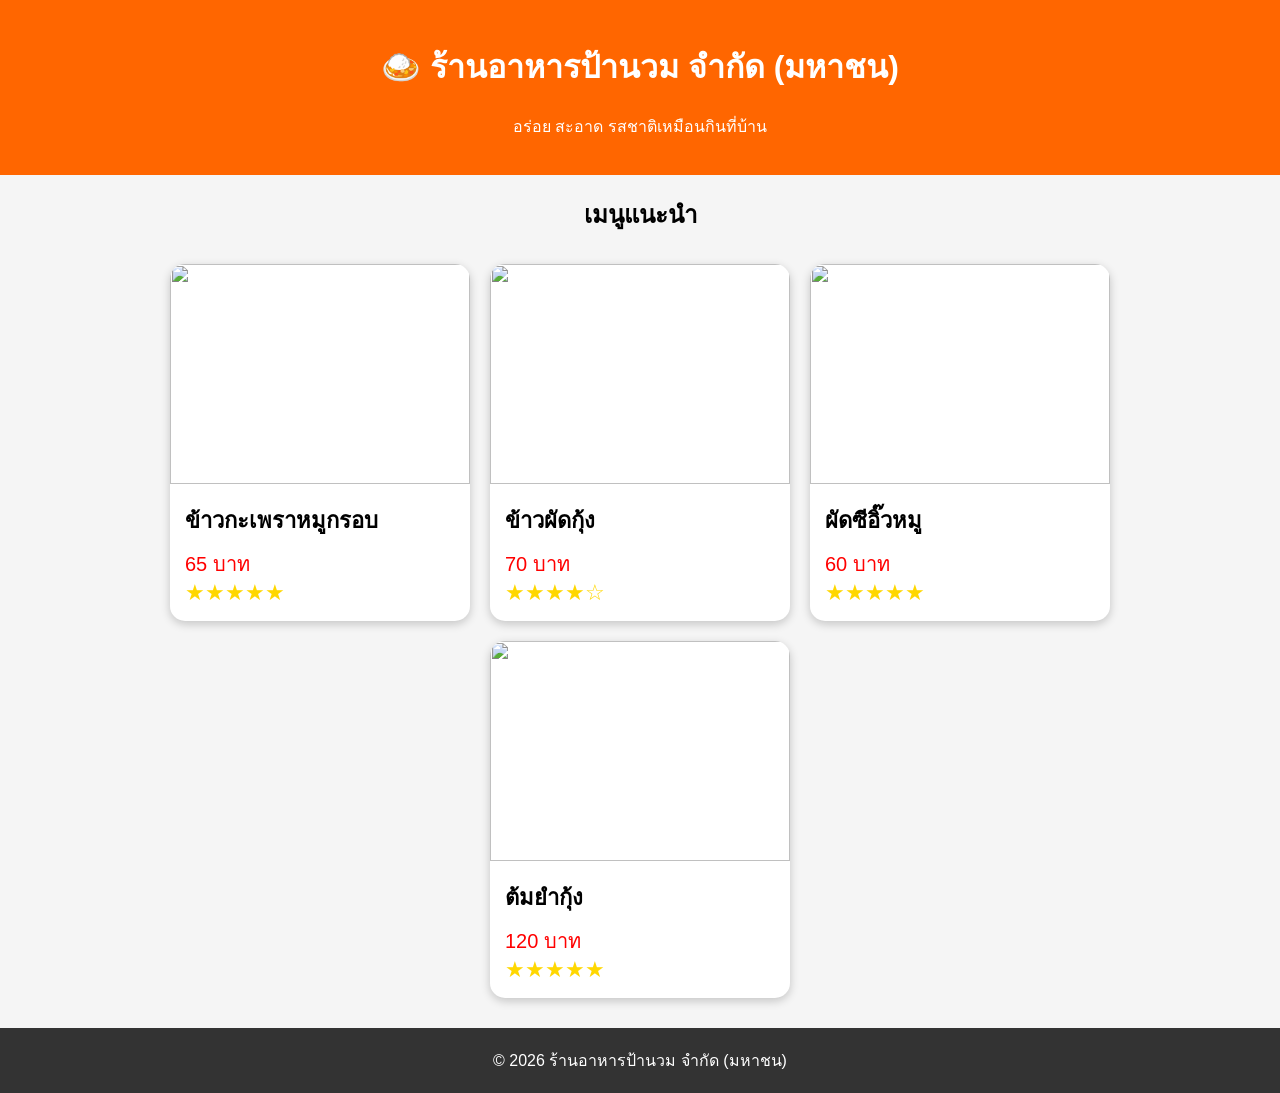
==== index.html @ 0e6f4240 "Add files via upload" ====
<!DOCTYPE html>
<html lang="th">
<head>
<meta charset="UTF-8">
<meta name="viewport" content="width=device-width, initial-scale=1.0">

<title>ร้านอาหารป้านวม จำกัด (มหาชน)</title>

<style>

body{
    font-family: Arial, sans-serif;
    background:#f5f5f5;
    margin:0;
}

header{
    background:#ff6600;
    color:white;
    text-align:center;
    padding:20px;
}

.container{
    width:90%;
    margin:auto;
}

.menu{
    display:flex;
    flex-wrap:wrap;
    justify-content:center;
    gap:20px;
    margin-top:30px;
}

.card{
    background:white;
    width:300px;
    border-radius:15px;
    overflow:hidden;
    box-shadow:0 3px 10px rgba(0,0,0,0.2);
    transition:0.3s;
}

.card:hover{
    transform:scale(1.05);
}

.card img{
    width:100%;
    height:220px;
    object-fit:cover;
}

.card-body{
    padding:15px;
}

.food-name{
    font-size:22px;
    font-weight:bold;
}

.price{
    color:red;
    font-size:20px;
    margin-top:10px;
}

.star{
    color:gold;
    font-size:22px;
}

footer{
    text-align:center;
    padding:20px;
    margin-top:30px;
    background:#333;
    color:white;
}

</style>

</head>
<body>

<header>
    <h1>🍛 ร้านอาหารป้านวม จำกัด (มหาชน)</h1>
    <p>อร่อย สะอาด รสชาติเหมือนกินที่บ้าน</p>
</header>

<div class="container">

<h2 align="center">เมนูแนะนำ</h2>

<div class="menu">

    <div class="card">
        <img src="https://images.unsplash.com/photo-1512058564366-18510be2db19">
        <div class="card-body">
            <div class="food-name">ข้าวกะเพราหมูกรอบ</div>
            <div class="price">65 บาท</div>
            <div class="star">★★★★★</div>
        </div>
    </div>

    <div class="card">
        <img src="https://images.unsplash.com/photo-1569718212165-3a8278d5f624">
        <div class="card-body">
            <div class="food-name">ข้าวผัดกุ้ง</div>
            <div class="price">70 บาท</div>
            <div class="star">★★★★☆</div>
        </div>
    </div>

    <div class="card">
        <img src="https://images.unsplash.com/photo-1604908176997-125f25cc6f3d">
        <div class="card-body">
            <div class="food-name">ผัดซีอิ๊วหมู</div>
            <div class="price">60 บาท</div>
            <div class="star">★★★★★</div>
        </div>
    </div>

    <div class="card">
        <img src="https://images.unsplash.com/photo-1562967916-eb82221dfb92">
        <div class="card-body">
            <div class="food-name">ต้มยำกุ้ง</div>
            <div class="price">120 บาท</div>
            <div class="star">★★★★★</div>
        </div>
    </div>

</div>

</div>

<footer>
    © 2026 ร้านอาหารป้านวม จำกัด (มหาชน)
</footer>

</body>
</html>
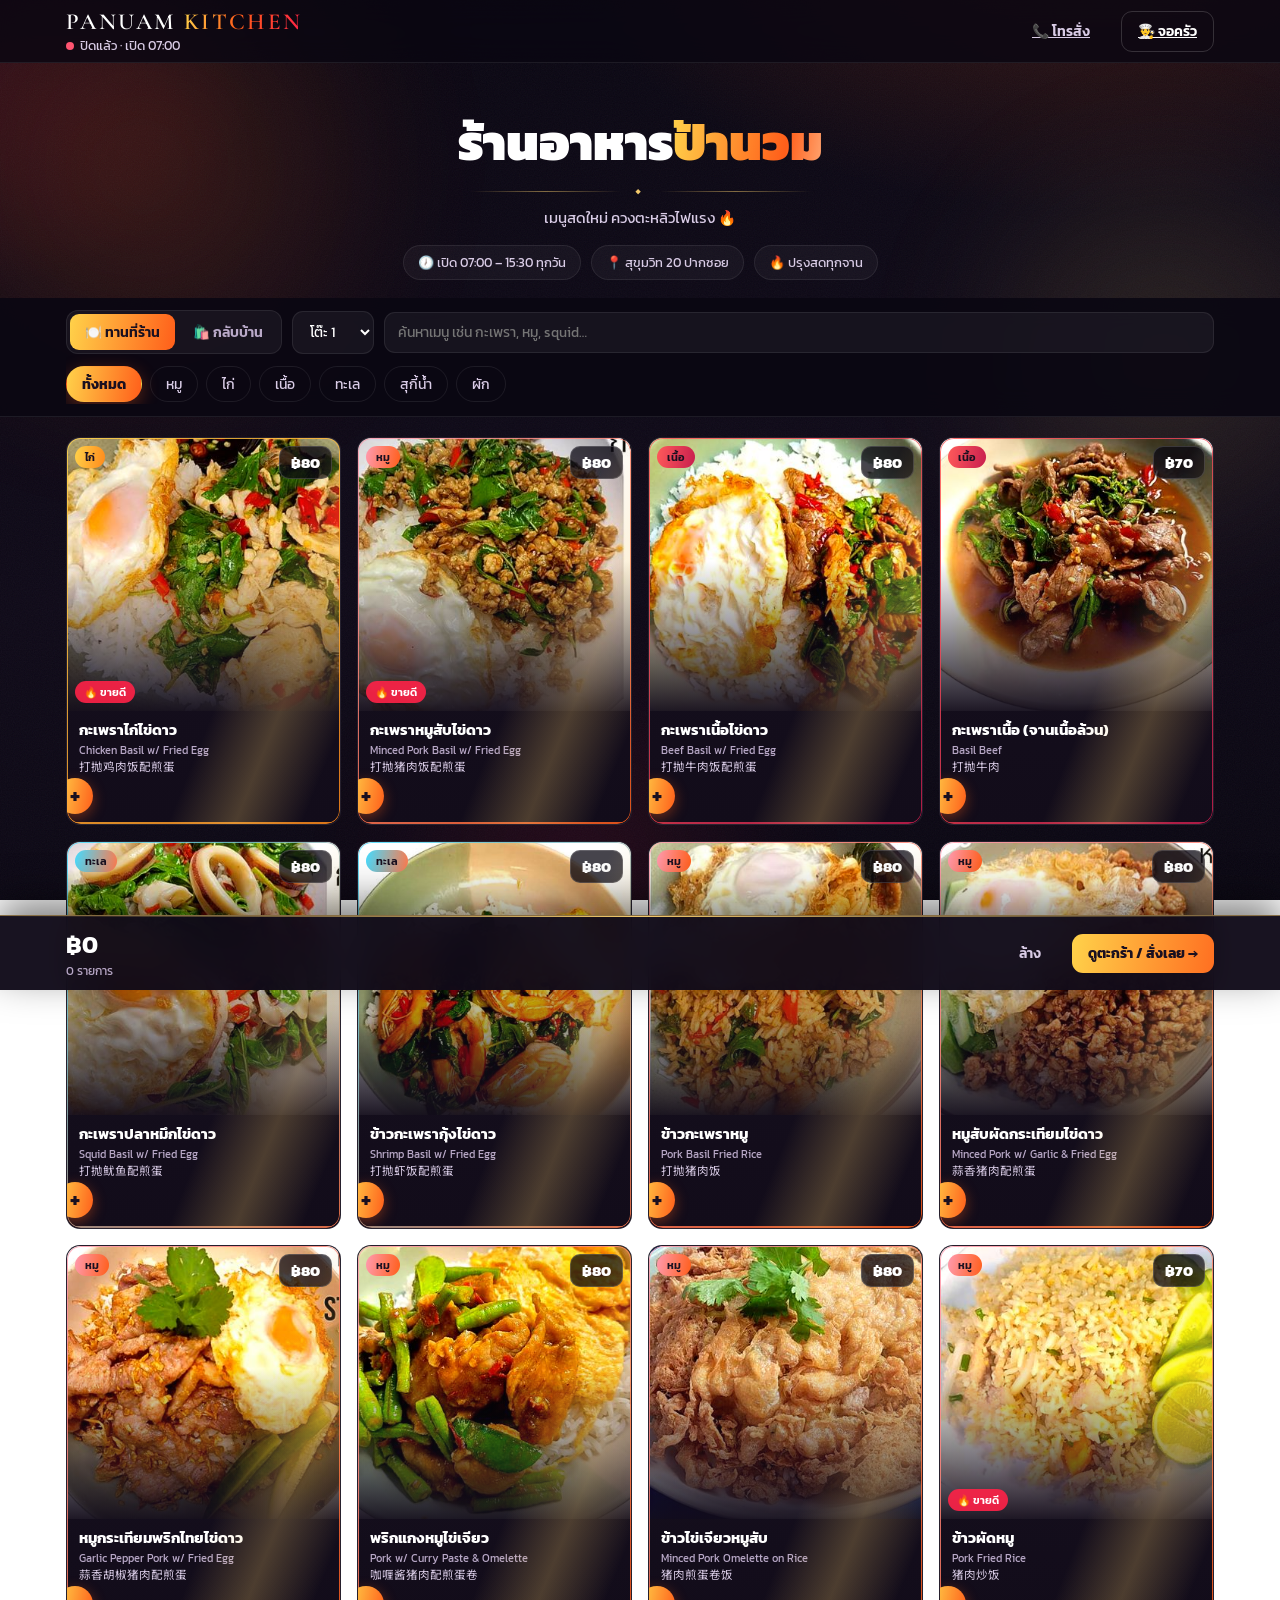
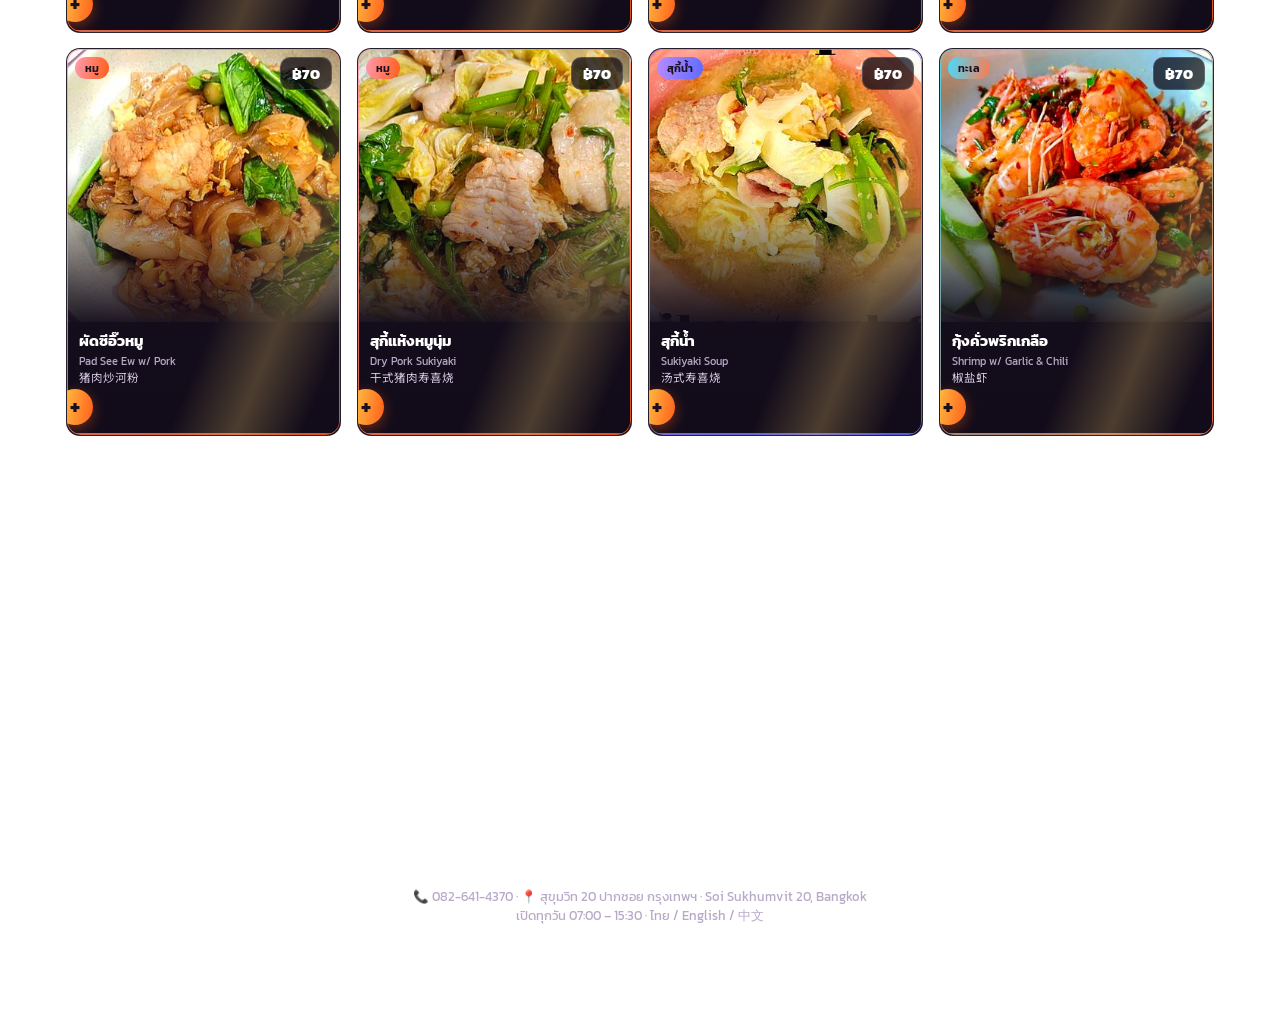
==== commit eeacf18b: "ระบบร้านอาหารป้านวม: หน้าสั่งอาหาร + จอครัว/แคชเชียร์ - เมนู 19 รายการ 3 ภาษา (ไทย/EN/中文) พร้อมรูปจร" ====
--- a/index.html
+++ b/index.html
@@ -1,145 +1,357 @@
-<!DOCTYPE html>
-<html lang="th">
-<head>
-<meta charset="UTF-8">
-<meta name="viewport" content="width=device-width, initial-scale=1.0">
-
-<title>ร้านอาหารป้านวม จำกัด (มหาชน)</title>
-
-<style>
-
-body{
-    font-family: Arial, sans-serif;
-    background:#f5f5f5;
-    margin:0;
-}
-
-header{
-    background:#ff6600;
-    color:white;
-    text-align:center;
-    padding:20px;
-}
-
-.container{
-    width:90%;
-    margin:auto;
-}
-
-.menu{
-    display:flex;
-    flex-wrap:wrap;
-    justify-content:center;
-    gap:20px;
-    margin-top:30px;
-}
-
-.card{
-    background:white;
-    width:300px;
-    border-radius:15px;
-    overflow:hidden;
-    box-shadow:0 3px 10px rgba(0,0,0,0.2);
-    transition:0.3s;
-}
-
-.card:hover{
-    transform:scale(1.05);
-}
-
-.card img{
-    width:100%;
-    height:220px;
-    object-fit:cover;
-}
-
-.card-body{
-    padding:15px;
-}
-
-.food-name{
-    font-size:22px;
-    font-weight:bold;
-}
-
-.price{
-    color:red;
-    font-size:20px;
-    margin-top:10px;
-}
-
-.star{
-    color:gold;
-    font-size:22px;
-}
-
-footer{
-    text-align:center;
-    padding:20px;
-    margin-top:30px;
-    background:#333;
-    color:white;
-}
-
-</style>
-
-</head>
-<body>
-
-<header>
-    <h1>🍛 ร้านอาหารป้านวม จำกัด (มหาชน)</h1>
-    <p>อร่อย สะอาด รสชาติเหมือนกินที่บ้าน</p>
-</header>
-
-<div class="container">
-
-<h2 align="center">เมนูแนะนำ</h2>
-
-<div class="menu">
-
-    <div class="card">
-        <img src="https://images.unsplash.com/photo-1512058564366-18510be2db19">
-        <div class="card-body">
-            <div class="food-name">ข้าวกะเพราหมูกรอบ</div>
-            <div class="price">65 บาท</div>
-            <div class="star">★★★★★</div>
-        </div>
-    </div>
-
-    <div class="card">
-        <img src="https://images.unsplash.com/photo-1569718212165-3a8278d5f624">
-        <div class="card-body">
-            <div class="food-name">ข้าวผัดกุ้ง</div>
-            <div class="price">70 บาท</div>
-            <div class="star">★★★★☆</div>
-        </div>
-    </div>
-
-    <div class="card">
-        <img src="https://images.unsplash.com/photo-1604908176997-125f25cc6f3d">
-        <div class="card-body">
-            <div class="food-name">ผัดซีอิ๊วหมู</div>
-            <div class="price">60 บาท</div>
-            <div class="star">★★★★★</div>
-        </div>
-    </div>
-
-    <div class="card">
-        <img src="https://images.unsplash.com/photo-1562967916-eb82221dfb92">
-        <div class="card-body">
-            <div class="food-name">ต้มยำกุ้ง</div>
-            <div class="price">120 บาท</div>
-            <div class="star">★★★★★</div>
-        </div>
-    </div>
-
-</div>
-
-</div>
-
-<footer>
-    © 2026 ร้านอาหารป้านวม จำกัด (มหาชน)
-</footer>
-
-</body>
-</html>+<!doctype html>
+<html lang="th">
+<head>
+<meta charset="utf-8">
+<meta name="viewport" content="width=device-width,initial-scale=1">
+<title>ป้านวม · สั่งอาหาร</title>
+<link rel="preconnect" href="https://fonts.googleapis.com">
+<link rel="preconnect" href="https://fonts.gstatic.com" crossorigin>
+<link href="https://fonts.googleapis.com/css2?family=Kanit:wght@300;400;600;700;900&family=Cormorant+Garamond:wght@500;600;700&family=Noto+Sans+SC&display=swap" rel="stylesheet">
+<link rel="stylesheet" href="app.css">
+<link rel="stylesheet" href="luxe.css">
+</head>
+<body>
+
+<!-- ================= ฉากหลังเคลื่อนไหว (ตกแต่งอย่างเดียว) ================= -->
+<div class="ambient" aria-hidden="true">
+  <span class="orb o1"></span><span class="orb o2"></span><span class="orb o3"></span>
+  <div class="grain"></div>
+</div>
+<div class="embers" aria-hidden="true"></div>
+
+<!-- ================= ม่านเปิดร้าน (คลิกเพื่อข้าม) ================= -->
+<div class="intro" id="intro" aria-hidden="true">
+  <div class="intro-mark">
+    <span class="ring"></span>
+    <b>ป้านวม</b>
+    <small>PANUAM KITCHEN</small>
+  </div>
+</div>
+
+<!-- ================= แถบบน ================= -->
+<header class="topbar">
+  <div class="wrap">
+    <div>
+      <div class="logo">PANUAM <span class="grad">KITCHEN</span></div>
+      <div class="status" id="openStatus"></div>
+    </div>
+    <div class="spacer"></div>
+    <a class="btn ghost" href="tel:082-641-4370">📞 โทรสั่ง</a>
+    <a class="btn" href="kitchen.html">👨‍🍳 จอครัว</a>
+  </div>
+</header>
+
+<!-- ================= ฮีโร่ ================= -->
+<section class="hero wrap">
+  <h1>ร้านอาหาร<span class="grad">ป้านวม</span></h1>
+  <div class="orn" aria-hidden="true"><i></i><span>◆</span><i></i></div>
+  <p id="tagline"></p>
+  <div class="info">
+    <span class="pill">🕖 เปิด 07:00 – 15:30 ทุกวัน</span>
+    <span class="pill">📍 สุขุมวิท 20 ปากซอย</span>
+    <span class="pill">🔥 ปรุงสดทุกจาน</span>
+  </div>
+</section>
+
+<!-- ================= แถบเลือกรูปแบบ + ค้นหา ================= -->
+<div class="bar">
+  <div class="wrap">
+    <div class="row">
+      <div class="seg">
+        <button id="btnDine" class="on" onclick="setType('dinein')">🍽️ ทานที่ร้าน</button>
+        <button id="btnTake" onclick="setType('takeaway')">🛍️ กลับบ้าน</button>
+      </div>
+      <select id="tableSel" onchange="S.table=this.value"></select>
+      <input class="search" id="q" type="text" placeholder="ค้นหาเมนู เช่น กะเพรา, หมู, squid…" oninput="S.q=this.value;renderGrid()">
+    </div>
+    <div class="chips" id="chips"></div>
+  </div>
+</div>
+
+<!-- ================= เมนู ================= -->
+<main class="wrap"><div class="grid" id="grid"></div></main>
+
+<footer class="wrap">
+  <b>ร้านอาหารป้านวม · PANUAM KITCHEN</b>
+  📞 082-641-4370 · 📍 สุขุมวิท 20 ปากซอย กรุงเทพฯ · Soi Sukhumvit 20, Bangkok<br>
+  เปิดทุกวัน 07:00 – 15:30 · ไทย / English / 中文
+</footer>
+
+<!-- ================= แถบตะกร้าลอย ================= -->
+<div class="cartbar" id="cartbar">
+  <div class="wrap">
+    <div class="cartinfo">
+      <b id="cartTotal">฿0</b>
+      <div id="cartCount">0 รายการ</div>
+    </div>
+    <div class="spacer"></div>
+    <button class="btn ghost" onclick="clearCart()">ล้าง</button>
+    <button class="btn primary" onclick="openCart()">ดูตะกร้า / สั่งเลย →</button>
+  </div>
+</div>
+
+<!-- ================= Overlay: เลือกตัวเลือกอาหาร ================= -->
+<div class="ov" id="ovItem" onclick="if(event.target===this)hide('ovItem')">
+  <div class="sheet" id="itemSheet"></div>
+</div>
+
+<!-- ================= Overlay: ตะกร้า ================= -->
+<div class="ov" id="ovCart" onclick="if(event.target===this)hide('ovCart')">
+  <div class="sheet" id="cartSheet"></div>
+</div>
+
+<!-- ================= Overlay: สั่งสำเร็จ ================= -->
+<div class="ov" id="ovDone" onclick="if(event.target===this)hide('ovDone')">
+  <div class="sheet" id="doneSheet"></div>
+</div>
+
+<!-- พื้นที่สำหรับสั่งพิมพ์ใบสั่งอาหาร -->
+<div id="printArea" style="display:none"></div>
+
+<script src="menu-data.js"></script>
+<script src="store.js"></script>
+<script>
+/* ================= สถานะของหน้า ================= */
+var S = { type:'dinein', table:'1', cat:'ทั้งหมด', q:'', cart:[] };
+const $ = id => document.getElementById(id);
+const catColor = c => CATS.find(x => x.id === c) || { c1:'#888', c2:'#555' };
+const esc = s => String(s).replace(/[&<>"]/g, m => ({'&':'&amp;','<':'&lt;','>':'&gt;','"':'&quot;'}[m]));
+
+/* ================= เริ่มต้น ================= */
+function init(){
+  $('tagline').textContent = SHOP.tagline;
+  // สถานะเปิด/ปิดร้าน
+  const op = DB.isOpen();
+  $('openStatus').innerHTML = `<span class="dot ${op?'on':'off'}"></span>${op?'เปิดอยู่ตอนนี้':'ปิดแล้ว · เปิด 07:00'}`;
+  // ตัวเลือกโต๊ะ
+  $('tableSel').innerHTML = Array.from({length:SHOP.tables},(_,i)=>
+    `<option value="${i+1}">โต๊ะ ${i+1}</option>`).join('');
+  // ชิปหมวดหมู่
+  const cats = ['ทั้งหมด', ...CATS.map(c=>c.id)];
+  $('chips').innerHTML = cats.map(c=>
+    `<button class="chip ${c===S.cat?'on':''}" onclick="setCat('${c}')">${c}</button>`).join('');
+  renderGrid();
+}
+function setCat(c){ S.cat = c; init(); }
+function setType(t){
+  S.type = t;
+  $('btnDine').classList.toggle('on', t==='dinein');
+  $('btnTake').classList.toggle('on', t==='takeaway');
+  $('tableSel').style.display = t==='dinein' ? '' : 'none';
+  renderCartBar();
+}
+
+/* ================= แสดงการ์ดเมนู ================= */
+function renderGrid(){
+  const q = S.q.trim().toLowerCase();
+  const list = MENU.filter(m =>
+    (S.cat==='ทั้งหมด' || m.cat===S.cat) &&
+    (!q || (m.th+m.en+m.cn+m.cat).toLowerCase().includes(q)));
+
+  if(!list.length){ $('grid').innerHTML = `<div class="empty" style="grid-column:1/-1">
+    😕 ไม่พบเมนูที่ค้นหา<br><small>ลองพิมพ์คำอื่น เช่น "กะเพรา" หรือเลือกหมวดอื่น</small></div>`; return; }
+
+  $('grid').innerHTML = list.map(m=>{
+    const col = catColor(m.cat);
+    const inCart = S.cart.filter(c=>c.id===m.id).reduce((s,c)=>s+c.qty,0);
+    return `<article class="pc" style="--c1:${col.c1};--c2:${col.c2}" onclick="openItem(${m.id})">
+      <div class="pi">
+        <img src="${m.img}" alt="${esc(m.th)}" loading="lazy">
+        <span class="pcat">${m.cat}</span>
+        <span class="pp">฿${m.price}</span>
+        ${m.hot?'<span class="hotbadge">🔥 ขายดี</span>':''}
+        ${inCart?`<span class="qty-badge">×${inCart}</span>`:''}
+      </div>
+      <div class="pb">
+        <div class="pth">${esc(m.th)}</div>
+        <div class="pen">${esc(m.en)}</div>
+        <div class="pcn cn">${esc(m.cn)}</div>
+      </div>
+      <button class="add" onclick="event.stopPropagation();quickAdd(${m.id})" title="เพิ่มด่วน">+</button>
+    </article>`;
+  }).join('');
+}
+
+/* ================= เลือกตัวเลือกก่อนเพิ่ม ================= */
+var draft = null;
+function openItem(id){
+  const m = MENU.find(x=>x.id===id);
+  draft = { ...m, qty:1, spicy:'เผ็ดปกติ', addons:[], note:'' };
+  renderItemSheet();
+  $('ovItem').classList.add('show');
+}
+function renderItemSheet(){
+  const m = draft;
+  $('itemSheet').innerHTML = `
+    <div class="sh-head">
+      <div><h3>${esc(m.th)}</h3><div class="pen">${esc(m.en)} · <span class="cn">${esc(m.cn)}</span></div></div>
+      <button class="close" onclick="hide('ovItem')">×</button>
+    </div>
+    <img src="${m.img}" style="width:100%;height:170px;object-fit:cover;border-radius:12px">
+
+    <div class="label">ระดับความเผ็ด</div>
+    <div class="opts">${SHOP.spicy.map(s=>
+      `<button class="opt ${m.spicy===s?'on':''}" onclick="draft.spicy='${s}';renderItemSheet()">${s}</button>`).join('')}</div>
+
+    <div class="label">เพิ่มพิเศษ</div>
+    <div class="opts">${SHOP.addons.map(a=>
+      `<button class="opt ${m.addons.includes(a.id)?'on':''}" onclick="toggleAddon('${a.id}')">${a.label} +฿${a.price}</button>`).join('')}</div>
+
+    <div class="label">หมายเหตุถึงครัว</div>
+    <textarea id="note" placeholder="เช่น ไม่ใส่ผัก / ข้าวน้อย / แยกไข่" oninput="draft.note=this.value">${esc(m.note)}</textarea>
+
+    <div class="label">จำนวน</div>
+    <div class="stepper">
+      <button onclick="draft.qty=Math.max(1,draft.qty-1);renderItemSheet()">−</button>
+      <b>${m.qty}</b>
+      <button onclick="draft.qty++;renderItemSheet()">+</button>
+    </div>
+
+    <button class="btn primary" style="width:100%;margin-top:18px;padding:14px"
+      onclick="addDraft()">เพิ่มลงตะกร้า · ${DB.money(lineTotal(m))}</button>`;
+}
+function toggleAddon(id){
+  const i = draft.addons.indexOf(id);
+  i<0 ? draft.addons.push(id) : draft.addons.splice(i,1);
+  renderItemSheet();
+}
+function addonSum(it){ return it.addons.reduce((s,id)=> s + SHOP.addons.find(a=>a.id===id).price, 0); }
+function lineTotal(it){ return (it.price + addonSum(it)) * it.qty; }
+
+function addDraft(){ pushCart(draft); hide('ovItem'); }
+function quickAdd(id){
+  const m = MENU.find(x=>x.id===id);
+  pushCart({ ...m, qty:1, spicy:'เผ็ดปกติ', addons:[], note:'' });
+}
+function pushCart(it){
+  // ถ้าเมนู+ตัวเลือกเหมือนกันเป๊ะ ให้รวมจำนวนแทนการเพิ่มบรรทัดใหม่
+  const key = it.id + '|' + it.spicy + '|' + it.addons.slice().sort().join(',') + '|' + it.note;
+  const found = S.cart.find(c=>c.key===key);
+  found ? found.qty += it.qty : S.cart.push({ ...it, key });
+  renderCartBar(); renderGrid();
+}
+
+/* ================= ตะกร้า ================= */
+function cartSub(){ return S.cart.reduce((s,it)=>s+lineTotal(it),0); }
+function boxFee(){ return S.type==='takeaway' ? S.cart.reduce((s,it)=>s+it.qty,0) * SHOP.boxFee : 0; }
+function cartTotal(){ return cartSub() + boxFee(); }
+
+function renderCartBar(){
+  const n = S.cart.reduce((s,it)=>s+it.qty,0);
+  $('cartbar').classList.toggle('show', n>0);
+  $('cartCount').textContent = `${n} รายการ · ${S.type==='dinein'?'โต๊ะ '+S.table:'กลับบ้าน'}`;
+  $('cartTotal').textContent = DB.money(cartTotal());
+}
+function clearCart(){ if(confirm('ล้างตะกร้าทั้งหมด?')){ S.cart=[]; renderCartBar(); renderGrid(); } }
+function openCart(){ renderCartSheet(); $('ovCart').classList.add('show'); }
+
+function renderCartSheet(){
+  if(!S.cart.length){ hide('ovCart'); return; }
+  $('cartSheet').innerHTML = `
+    <div class="sh-head">
+      <h3>🧾 สรุปรายการสั่ง</h3>
+      <button class="close" onclick="hide('ovCart')">×</button>
+    </div>
+    ${S.cart.map((it,i)=>`
+      <div class="line">
+        <img src="${it.img}" alt="">
+        <div class="n">
+          <b>${esc(it.th)}</b>
+          <small>${it.spicy}${it.addons.length?' · '+it.addons.map(a=>SHOP.addons.find(x=>x.id===a).label).join(' · '):''}</small>
+          ${it.note?`<small>📝 ${esc(it.note)}</small>`:''}
+          <div class="stepper" style="margin-top:6px;transform:scale(.86);transform-origin:left">
+            <button onclick="chQty(${i},-1)">−</button><b>${it.qty}</b>
+            <button onclick="chQty(${i},1)">+</button>
+          </div>
+        </div>
+        <div class="p">${DB.money(lineTotal(it))}</div>
+      </div>`).join('')}
+
+    <div class="label">รูปแบบการรับอาหาร</div>
+    <div class="opts">
+      <button class="opt ${S.type==='dinein'?'on':''}" onclick="setType('dinein');renderCartSheet()">🍽️ ทานที่ร้าน (โต๊ะ ${S.table})</button>
+      <button class="opt ${S.type==='takeaway'?'on':''}" onclick="setType('takeaway');renderCartSheet()">🛍️ กลับบ้าน</button>
+    </div>
+
+    <div style="margin-top:16px">
+      <div class="tot"><span>ค่าอาหาร</span><span>${DB.money(cartSub())}</span></div>
+      ${boxFee()?`<div class="tot"><span>ค่ากล่อง (฿${SHOP.boxFee}×${S.cart.reduce((s,i)=>s+i.qty,0)})</span><span>${DB.money(boxFee())}</span></div>`:''}
+      <div class="tot big"><span>รวมทั้งสิ้น</span><span class="grad">${DB.money(cartTotal())}</span></div>
+    </div>
+
+    <button class="btn primary" style="width:100%;margin-top:16px;padding:15px;font-size:16px"
+      onclick="submitOrder()">ยืนยันสั่งอาหาร ✓</button>
+    <button class="btn ghost" style="width:100%;margin-top:8px" onclick="hide('ovCart')">เลือกเมนูเพิ่ม</button>`;
+}
+function chQty(i,d){
+  S.cart[i].qty += d;
+  if(S.cart[i].qty<=0) S.cart.splice(i,1);
+  renderCartBar(); renderGrid();
+  S.cart.length ? renderCartSheet() : hide('ovCart');
+}
+
+/* ================= ส่งออเดอร์เข้าครัว ================= */
+function submitOrder(){
+  const order = DB.addOrder({
+    type: S.type,
+    table: S.type==='dinein' ? S.table : '-',
+    items: S.cart.map(it=>({
+      id:it.id, th:it.th, qty:it.qty, price:it.price,
+      spicy:it.spicy, note:it.note,
+      addons: it.addons.map(a=>SHOP.addons.find(x=>x.id===a).label),
+      sum: lineTotal(it),
+    })),
+    subtotal: cartSub(), boxFee: boxFee(), total: cartTotal(),
+  });
+  hide('ovCart');
+  showDone(order);
+  S.cart = []; renderCartBar(); renderGrid();
+}
+
+function showDone(o){
+  $('doneSheet').innerHTML = `
+    <div style="text-align:center">
+      <div style="font-size:46px">✅</div>
+      <h3 style="margin-top:6px">ส่งออเดอร์เข้าครัวแล้ว!</h3>
+      <p class="pen">กรุณารอเรียกตามหมายเลขคิว</p>
+      <div class="qnum"><small style="color:var(--tx3)">หมายเลขคิว</small><b class="grad">${o.queue}</b></div>
+      <div class="pill">${o.id} · ${o.type==='dinein'?'โต๊ะ '+o.table:'กลับบ้าน'} · ${DB.money(o.total)}</div>
+    </div>
+    <div style="display:flex;gap:10px;margin-top:20px">
+      <button class="btn" style="flex:1" onclick="printSlip('${o.id}')">🖨️ พิมพ์ใบสั่ง</button>
+      <button class="btn primary" style="flex:1" onclick="hide('ovDone')">เสร็จสิ้น</button>
+    </div>`;
+  $('ovDone').classList.add('show');
+}
+
+/* ================= พิมพ์ใบสั่งอาหาร ================= */
+function printSlip(id){
+  const o = DB.all().find(x=>x.id===id);
+  $('printArea').innerHTML = `<div class="slip">
+    <h4>${SHOP.name} · ${SHOP.nameEn}</h4>
+    <div class="c">${SHOP.address}<br>โทร ${SHOP.phone}</div>
+    <hr>
+    <div class="l"><span>เลขที่</span><b>${o.id}</b></div>
+    <div class="l"><span>คิว</span><b>${o.queue}</b></div>
+    <div class="l"><span>${o.type==='dinein'?'โต๊ะ':'รูปแบบ'}</span><b>${o.type==='dinein'?o.table:'กลับบ้าน'}</b></div>
+    <div class="l"><span>เวลา</span><span>${DB.timeText(o.ts)}</span></div>
+    <hr>
+    ${o.items.map(it=>`<div class="l"><span>${it.qty}× ${it.th}<br>
+      <small style="color:#666">${it.spicy}${it.addons.length?' · '+it.addons.join(' · '):''}${it.note?' · '+it.note:''}</small></span>
+      <span>${it.sum}</span></div>`).join('')}
+    <hr>
+    ${o.boxFee?`<div class="l"><span>ค่ากล่อง</span><span>${o.boxFee}</span></div>`:''}
+    <div class="l" style="font-size:17px;font-weight:800"><span>รวม</span><span>฿${o.total}</span></div>
+    <hr><div class="c">ขอบคุณที่อุดหนุนค่ะ 🙏</div>
+  </div>`;
+  $('printArea').style.display = 'block';
+  window.print();
+  setTimeout(()=>{ $('printArea').style.display='none'; }, 300);
+}
+
+function hide(id){ $(id).classList.remove('show'); }
+init();
+</script>
+<script src="luxe.js"></script>
+</body>
+</html>
--- a/app.css
+++ b/app.css
@@ -0,0 +1,203 @@
+/* ============ ธีมหลัก (โทนเดียวกับโปสเตอร์เมนูป้านวม) ============ */
+:root{
+  --bg:#0a0712; --bg2:#0f0a18; --card:#17111f; --card2:#120c1a;
+  --line:rgba(255,255,255,.08); --line2:rgba(255,255,255,.16);
+  --tx:#fff; --tx2:#d9cce6; --tx3:#b9a9c8;
+  --g1:#ffd24a; --g2:#ff5e1a; --g3:#ff2247;
+  --ok:#39e0a0; --warn:#ffb020; --bad:#ff5470;
+  --r:14px; --sh:0 10px 30px rgba(0,0,0,.45);
+}
+*{margin:0;padding:0;box-sizing:border-box}
+html{scroll-behavior:smooth}
+body{
+  font-family:'Kanit',-apple-system,'Segoe UI','Leelawadee UI',Tahoma,sans-serif;
+  background:
+    radial-gradient(900px 500px at 85% -10%,rgba(255,94,26,.20),transparent 60%),
+    radial-gradient(700px 420px at -10% 8%,rgba(255,34,71,.15),transparent 55%),
+    linear-gradient(170deg,var(--bg),var(--bg2) 55%,var(--bg));
+  background-attachment:fixed;
+  color:var(--tx); min-height:100vh; padding-bottom:96px;
+}
+.cn{font-family:'Noto Sans SC','Kanit',sans-serif}
+.grad{background:linear-gradient(100deg,var(--g1),var(--g2) 45%,var(--g3));
+  -webkit-background-clip:text;background-clip:text;color:transparent}
+.wrap{max-width:1180px;margin:0 auto;padding:0 16px}
+a{color:inherit}
+button{font-family:inherit;cursor:pointer;border:0;background:none;color:inherit}
+img{max-width:100%;display:block}
+
+/* ============ แถบบน ============ */
+.topbar{position:sticky;top:0;z-index:50;backdrop-filter:blur(14px);
+  background:rgba(10,7,18,.82);border-bottom:1px solid var(--line)}
+.topbar .wrap{display:flex;align-items:center;gap:14px;height:62px}
+.logo{font-weight:900;font-size:20px;letter-spacing:.5px;white-space:nowrap}
+.dot{width:8px;height:8px;border-radius:99px;display:inline-block;margin-right:6px}
+.dot.on{background:var(--ok);box-shadow:0 0 10px var(--ok)}
+.dot.off{background:var(--bad)}
+.status{font-size:12.5px;color:var(--tx2);white-space:nowrap}
+.spacer{flex:1}
+.btn{padding:9px 16px;border-radius:11px;font-size:14px;font-weight:600;
+  border:1px solid var(--line2);transition:.18s;white-space:nowrap}
+.btn:hover{background:rgba(255,255,255,.07);transform:translateY(-1px)}
+.btn.primary{background:linear-gradient(100deg,var(--g1),var(--g2) 60%,var(--g3));
+  color:#1a1020;border:0;font-weight:700}
+.btn.primary:hover{filter:brightness(1.08)}
+.btn.ghost{border-color:transparent;color:var(--tx2)}
+.btn:disabled{opacity:.4;cursor:not-allowed;transform:none}
+
+/* ============ ฮีโร่ ============ */
+.hero{padding:34px 0 18px;text-align:center}
+.hero h1{font-size:clamp(30px,6vw,50px);font-weight:900;line-height:1.1}
+.hero p{color:var(--tx2);margin-top:8px;font-size:14.5px}
+.info{display:flex;gap:10px;justify-content:center;flex-wrap:wrap;margin-top:16px}
+.pill{border:1px solid var(--line);background:rgba(255,255,255,.04);
+  padding:7px 14px;border-radius:99px;font-size:13px;color:var(--tx2)}
+
+/* ============ รูปแบบการสั่ง + ค้นหา ============ */
+.bar{position:sticky;top:62px;z-index:40;background:rgba(10,7,18,.9);
+  backdrop-filter:blur(14px);padding:12px 0;border-bottom:1px solid var(--line)}
+.row{display:flex;gap:10px;align-items:center;flex-wrap:wrap}
+.seg{display:flex;background:rgba(255,255,255,.05);border:1px solid var(--line);
+  border-radius:12px;padding:3px;gap:3px}
+.seg button{padding:8px 15px;border-radius:9px;font-size:13.5px;font-weight:600;color:var(--tx3)}
+.seg button.on{background:linear-gradient(100deg,var(--g1),var(--g2));color:#1a1020}
+select,input[type=text],input[type=tel],textarea{
+  background:rgba(255,255,255,.05);border:1px solid var(--line);color:var(--tx);
+  padding:9px 13px;border-radius:11px;font-family:inherit;font-size:14px;outline:0}
+select:focus,input:focus,textarea:focus{border-color:var(--g2)}
+.search{flex:1;min-width:170px}
+.chips{display:flex;gap:8px;overflow-x:auto;padding:12px 0 2px;scrollbar-width:none}
+.chips::-webkit-scrollbar{display:none}
+.chip{padding:7px 15px;border-radius:99px;border:1px solid var(--line);
+  font-size:13.5px;color:var(--tx2);white-space:nowrap;transition:.18s}
+.chip.on{background:linear-gradient(100deg,var(--g1),var(--g2));color:#1a1020;
+  border-color:transparent;font-weight:700}
+
+/* ============ การ์ดเมนู ============ */
+.grid{display:grid;grid-template-columns:repeat(auto-fill,minmax(224px,1fr));gap:16px;padding:20px 0}
+.pc{position:relative;border-radius:var(--r);overflow:hidden;
+  background:linear-gradient(180deg,var(--card),var(--card2));
+  border:1px solid var(--line);transition:.2s;cursor:pointer}
+.pc:hover{transform:translateY(-4px);box-shadow:var(--sh);border-color:var(--line2)}
+.pc::before{content:"";position:absolute;inset:0;border-radius:var(--r);padding:1.4px;
+  background:linear-gradient(135deg,var(--c1),var(--c2));opacity:.85;
+  -webkit-mask:linear-gradient(#000 0 0) content-box,linear-gradient(#000 0 0);
+  -webkit-mask-composite:xor;mask-composite:exclude;pointer-events:none;z-index:2}
+.pi{position:relative;aspect-ratio:1/1;overflow:hidden;background:#0d0916}
+.pi img{width:100%;height:100%;object-fit:cover;transition:.4s}
+.pc:hover .pi img{transform:scale(1.07)}
+.pi::after{content:"";position:absolute;inset:0;
+  background:linear-gradient(to top,rgba(18,12,26,.95),transparent 55%)}
+.pcat{position:absolute;top:8px;left:8px;z-index:2;font-size:11px;font-weight:600;
+  color:#1a1020;padding:3px 10px;border-radius:99px;
+  background:linear-gradient(100deg,var(--c1),var(--c2))}
+.pp{position:absolute;top:8px;right:8px;z-index:2;font-weight:800;font-size:15px;
+  padding:4px 11px;border-radius:10px;background:rgba(10,7,18,.75);
+  border:1px solid var(--line2)}
+.hotbadge{position:absolute;bottom:8px;left:8px;z-index:2;font-size:11px;
+  background:rgba(255,34,71,.9);padding:3px 9px;border-radius:99px;font-weight:600}
+.pb{padding:10px 12px 14px;position:relative;z-index:2}
+.pth{font-size:15px;font-weight:700;line-height:1.25}
+.pen{font-size:10.5px;color:var(--tx3);margin-top:2px}
+.pcn{font-size:11.5px;color:var(--tx2)}
+.add{position:absolute;right:10px;bottom:10px;width:36px;height:36px;border-radius:99px;
+  background:linear-gradient(100deg,var(--g1),var(--g2));color:#1a1020;font-size:22px;
+  font-weight:700;display:grid;place-items:center;z-index:3;box-shadow:0 4px 14px rgba(255,94,26,.4)}
+.add:hover{transform:scale(1.1)}
+.qty-badge{position:absolute;top:8px;right:8px;z-index:4;background:var(--ok);color:#04120c;
+  font-size:12px;font-weight:800;padding:2px 9px;border-radius:99px}
+.empty{text-align:center;padding:60px 0;color:var(--tx3)}
+
+/* ============ แถบตะกร้าลอย ============ */
+.cartbar{position:fixed;left:0;right:0;bottom:0;z-index:60;
+  background:rgba(15,10,24,.96);backdrop-filter:blur(16px);
+  border-top:1px solid var(--line2);transform:translateY(120%);transition:.28s}
+.cartbar.show{transform:translateY(0)}
+.cartbar .wrap{display:flex;align-items:center;gap:14px;height:74px}
+.cartinfo b{font-size:19px}
+.cartinfo div{font-size:12px;color:var(--tx3)}
+
+/* ============ Overlay / Panel ============ */
+.ov{position:fixed;inset:0;z-index:80;background:rgba(4,2,8,.72);backdrop-filter:blur(4px);
+  display:none;align-items:flex-end;justify-content:center}
+.ov.show{display:flex}
+.sheet{background:linear-gradient(180deg,#17111f,#100b18);width:100%;max-width:560px;
+  max-height:88vh;overflow:auto;border-radius:20px 20px 0 0;border:1px solid var(--line2);
+  border-bottom:0;padding:18px;animation:up .25s ease}
+@keyframes up{from{transform:translateY(30px);opacity:0}to{transform:translateY(0);opacity:1}}
+@media(min-width:640px){.ov{align-items:center}.sheet{border-radius:20px;border-bottom:1px solid var(--line2)}}
+.sheet h3{font-size:19px;margin-bottom:4px}
+.sh-head{display:flex;justify-content:space-between;align-items:flex-start;gap:12px;margin-bottom:14px}
+.close{font-size:26px;line-height:1;color:var(--tx3);padding:0 6px}
+.label{font-size:13px;color:var(--tx3);margin:14px 0 7px}
+.opts{display:flex;gap:8px;flex-wrap:wrap}
+.opt{padding:8px 14px;border-radius:10px;border:1px solid var(--line);font-size:13.5px;
+  color:var(--tx2);transition:.15s}
+.opt.on{background:rgba(255,94,26,.16);border-color:var(--g2);color:#fff}
+.stepper{display:flex;align-items:center;gap:14px;background:rgba(255,255,255,.05);
+  border:1px solid var(--line);border-radius:12px;padding:6px 10px;width:fit-content}
+.stepper button{width:32px;height:32px;border-radius:8px;font-size:20px;
+  background:rgba(255,255,255,.08);display:grid;place-items:center}
+.stepper b{min-width:26px;text-align:center;font-size:17px}
+textarea{width:100%;resize:vertical;min-height:60px}
+
+/* ============ รายการในตะกร้า ============ */
+.line{display:flex;gap:12px;padding:12px 0;border-bottom:1px dashed var(--line)}
+.line img{width:56px;height:56px;border-radius:10px;object-fit:cover;flex-shrink:0}
+.line .n{flex:1;min-width:0}
+.line .n b{font-size:14.5px;display:block}
+.line .n small{color:var(--tx3);font-size:11.5px;display:block;line-height:1.5}
+.line .p{text-align:right;font-weight:700;white-space:nowrap}
+.tot{display:flex;justify-content:space-between;padding:7px 0;font-size:14px;color:var(--tx2)}
+.tot.big{font-size:20px;font-weight:800;color:#fff;border-top:1px solid var(--line2);
+  margin-top:8px;padding-top:14px}
+
+/* ============ สลิป/ใบเสร็จ ============ */
+.slip{background:#fff;color:#111;border-radius:12px;padding:20px;font-size:13.5px;
+  font-family:'Kanit',sans-serif}
+.slip h4{text-align:center;font-size:18px}
+.slip .c{text-align:center;color:#555;font-size:11.5px}
+.slip hr{border:0;border-top:1px dashed #999;margin:11px 0}
+.slip .l{display:flex;justify-content:space-between;gap:10px;padding:3px 0}
+.qnum{text-align:center;margin:14px 0}
+.qnum b{font-size:52px;font-weight:900;line-height:1;display:block}
+
+/* ============ จอครัว ============ */
+.kpis{display:grid;grid-template-columns:repeat(auto-fit,minmax(150px,1fr));gap:12px;margin:18px 0}
+.kpi{background:linear-gradient(180deg,var(--card),var(--card2));border:1px solid var(--line);
+  border-radius:var(--r);padding:14px 16px}
+.kpi small{color:var(--tx3);font-size:12px}
+.kpi b{display:block;font-size:26px;font-weight:800;margin-top:3px}
+.board{display:grid;grid-template-columns:repeat(auto-fit,minmax(270px,1fr));gap:14px;padding-bottom:30px}
+.col{background:rgba(255,255,255,.03);border:1px solid var(--line);border-radius:var(--r);padding:12px}
+.col h3{font-size:15px;display:flex;justify-content:space-between;align-items:center;
+  margin-bottom:10px;padding-bottom:10px;border-bottom:1px solid var(--line)}
+.col h3 span{font-size:12px;background:rgba(255,255,255,.1);padding:2px 9px;border-radius:99px}
+.ord{background:linear-gradient(180deg,var(--card),var(--card2));border:1px solid var(--line);
+  border-left:3px solid var(--g2);border-radius:12px;padding:12px;margin-bottom:10px}
+.ord.new{border-left-color:var(--warn);animation:blink 1.6s ease-in-out infinite}
+.ord.cooking{border-left-color:var(--g2)}
+.ord.ready{border-left-color:var(--ok)}
+.ord.paid{border-left-color:#666;opacity:.75}
+@keyframes blink{0%,100%{box-shadow:0 0 0 0 rgba(255,176,32,0)}50%{box-shadow:0 0 0 4px rgba(255,176,32,.13)}}
+.ord .h{display:flex;justify-content:space-between;align-items:center;margin-bottom:8px}
+.ord .q{font-size:19px;font-weight:800}
+.ord .meta{font-size:11.5px;color:var(--tx3)}
+.ord ul{list-style:none;font-size:13.5px}
+.ord li{padding:3px 0;display:flex;justify-content:space-between;gap:8px}
+.ord li small{color:var(--tx3);font-size:11px;display:block}
+.ord .f{display:flex;gap:8px;margin-top:10px;align-items:center}
+.ord .f .btn{padding:7px 12px;font-size:13px;flex:1;text-align:center}
+.note{background:rgba(255,176,32,.12);border:1px solid rgba(255,176,32,.3);color:#ffd79a;
+  padding:5px 9px;border-radius:8px;font-size:12px;margin-top:8px}
+
+/* ============ ท้ายหน้า ============ */
+footer{border-top:1px solid var(--line);margin-top:30px;padding:24px 0 10px;
+  text-align:center;color:var(--tx3);font-size:12.5px}
+footer b{color:var(--tx);font-size:14px;display:block;margin-bottom:5px}
+
+@media print{
+  body>*{display:none!important}
+  #printArea{display:block!important;position:static}
+  .slip{box-shadow:none;border-radius:0;max-width:80mm;margin:0 auto}
+}
--- a/luxe.css
+++ b/luxe.css
@@ -0,0 +1,258 @@
+/* ==================================================================
+   luxe.css — ชั้น "แต่งภาพเคลื่อนไหว" สไตล์ภัตตาคาร 5 ดาว
+   โหลดต่อจาก app.css เท่านั้น ถ้าลบไฟล์นี้ออก ระบบยังทำงานปกติทุกอย่าง
+   ================================================================== */
+
+:root{
+  --gold:#f3c96b;          /* ทองอ่อน */
+  --gold2:#c9962e;         /* ทองเข้ม */
+  --gold-lite:rgba(243,201,107,.5);
+  --ease:cubic-bezier(.22,.85,.28,1);
+}
+
+/* ---------- ตัวอักษรหรูสำหรับหัวข้อภาษาอังกฤษ ----------
+   ใช้เฉพาะข้อความ ไม่ใช้กับตัวเลข เพราะฟอนต์คลาสสิกเขียนเลข 0 เตี้ยเหมือนตัว o
+   ราคาจะอ่านเป็น "฿8o" แทน "฿80" */
+.serif,.logo,.slip h4{font-family:'Cormorant Garamond','Kanit',Georgia,serif}
+.logo{font-size:23px;letter-spacing:2.4px;font-weight:600}
+.kpi b,.ord .q,.pp,.qnum b,.cartinfo b{font-variant-numeric:tabular-nums lining-nums}
+
+/* ==================================================================
+   1) ฉากหลังเคลื่อนไหว — ดวงไฟอบอุ่นลอยช้า ๆ + เกรนฟิล์ม
+   ================================================================== */
+.ambient{position:fixed;inset:0;z-index:0;pointer-events:none;overflow:hidden}
+.hero,main,footer,.grid{position:relative;z-index:1}
+
+.orb{position:absolute;border-radius:50%;filter:blur(70px);opacity:.4;
+  will-change:transform}
+.o1{width:46vw;height:46vw;left:-12vw;top:-10vw;
+  background:radial-gradient(circle,rgba(255,94,26,.55),transparent 68%);
+  animation:drift1 26s ease-in-out infinite}
+.o2{width:38vw;height:38vw;right:-10vw;top:12vh;
+  background:radial-gradient(circle,rgba(243,201,107,.42),transparent 68%);
+  animation:drift2 32s ease-in-out infinite}
+.o3{width:34vw;height:34vw;left:28vw;bottom:-14vw;
+  background:radial-gradient(circle,rgba(255,34,71,.36),transparent 68%);
+  animation:drift3 38s ease-in-out infinite}
+@keyframes drift1{0%,100%{transform:translate(0,0) scale(1)}50%{transform:translate(7vw,6vh) scale(1.15)}}
+@keyframes drift2{0%,100%{transform:translate(0,0) scale(1.05)}50%{transform:translate(-6vw,9vh) scale(.9)}}
+@keyframes drift3{0%,100%{transform:translate(0,0) scale(.95)}50%{transform:translate(5vw,-7vh) scale(1.12)}}
+
+/* เกรนฟิล์มบาง ๆ ให้ภาพดูมีเนื้อ ไม่แบน */
+.grain{position:absolute;inset:-120%;opacity:.045;pointer-events:none;
+  background-image:url("data:image/svg+xml;utf8,<svg xmlns='http://www.w3.org/2000/svg' width='140' height='140'><filter id='n'><feTurbulence type='fractalNoise' baseFrequency='.85' numOctaves='3'/></filter><rect width='140' height='140' filter='url(%23n)'/></svg>");
+  animation:grainShift 700ms steps(4) infinite}
+@keyframes grainShift{
+  0%{transform:translate(0,0)}25%{transform:translate(-3%,2%)}
+  50%{transform:translate(2%,-3%)}75%{transform:translate(-2%,-2%)}100%{transform:translate(0,0)}}
+
+/* ---------- ละอองไฟลอยขึ้น (สร้างจาก luxe.js) ---------- */
+.embers{position:fixed;inset:0;z-index:0;pointer-events:none;overflow:hidden}
+.ember{position:absolute;bottom:-12px;width:3px;height:3px;border-radius:50%;
+  background:var(--gold);box-shadow:0 0 8px 1px rgba(243,201,107,.75);
+  opacity:0;animation:rise linear infinite}
+@keyframes rise{
+  0%{opacity:0;transform:translate3d(0,0,0) scale(.5)}
+  12%{opacity:.85}
+  70%{opacity:.5}
+  100%{opacity:0;transform:translate3d(var(--dx,20px),-104vh,0) scale(1.1)}}
+
+/* ==================================================================
+   2) ม่านเปิดร้าน — โชว์ครั้งเดียวตอนโหลดหน้า
+   ================================================================== */
+.intro{position:fixed;inset:0;z-index:200;display:grid;place-items:center;
+  background:radial-gradient(circle at 50% 45%,#1a1220,#070410 70%);
+  transition:opacity .7s var(--ease),visibility .7s}
+.intro.gone{opacity:0;visibility:hidden}
+.intro-mark{text-align:center;position:relative}
+.intro-mark .ring{position:absolute;left:50%;top:50%;width:170px;height:170px;
+  margin:-85px 0 0 -85px;border-radius:50%;
+  border:1px solid rgba(243,201,107,.28);border-top-color:var(--gold);
+  animation:ringSpin 1.5s var(--ease) infinite}
+@keyframes ringSpin{to{transform:rotate(360deg)}}
+.intro-mark b{display:block;font-size:40px;font-weight:900;
+  background:linear-gradient(100deg,var(--g1),var(--g2) 50%,var(--g3));
+  -webkit-background-clip:text;background-clip:text;color:transparent;
+  animation:markIn .9s var(--ease) both}
+.intro-mark small{display:block;margin-top:6px;font-size:11.5px;letter-spacing:6px;
+  color:var(--gold);font-family:'Cormorant Garamond',serif;
+  animation:markIn .9s .15s var(--ease) both}
+@keyframes markIn{from{opacity:0;transform:translateY(14px);letter-spacing:14px}
+  to{opacity:1;transform:none}}
+
+/* ==================================================================
+   3) หัวเรื่อง — แสงทองกวาดผ่าน + เครื่องหมายประดับ
+   ================================================================== */
+.hero{padding-top:52px}
+.hero h1{position:relative;display:inline-block;
+  animation:heroIn 1s .1s var(--ease) both}
+/* ทองไหลอยู่ในตัวอักษรเอง (ไม่วางแผ่นทับ จะได้ไม่เกิดกล่องสีเทา) */
+.hero h1 .grad{
+  background:linear-gradient(100deg,var(--g1) 0%,var(--g2) 26%,#fff3cf 44%,
+             var(--g3) 58%,var(--g2) 76%,var(--g1) 100%);
+  background-size:300% 100%;
+  -webkit-background-clip:text;background-clip:text;color:transparent;
+  animation:goldFlow 7s ease-in-out infinite}
+@keyframes goldFlow{0%,100%{background-position:0 0}50%{background-position:100% 0}}
+@keyframes heroIn{from{opacity:0;transform:translateY(22px)}to{opacity:1;transform:none}}
+.hero p{animation:heroIn 1s .28s var(--ease) both}
+.hero .info{animation:heroIn 1s .42s var(--ease) both}
+
+/* เส้นประดับ ◆ ใต้หัวเรื่อง */
+.orn{display:flex;align-items:center;justify-content:center;gap:14px;
+  margin:14px auto 2px;max-width:340px;color:var(--gold);
+  animation:heroIn 1s .55s var(--ease) both}
+.orn i{height:1px;flex:1;transform-origin:center;
+  background:linear-gradient(90deg,transparent,var(--gold-lite),transparent);
+  animation:lineGrow 1.1s .7s var(--ease) both}
+.orn span{font-size:10px;letter-spacing:5px;animation:diamond 4s ease-in-out infinite}
+@keyframes lineGrow{from{transform:scaleX(0)}to{transform:scaleX(1)}}
+@keyframes diamond{0%,100%{opacity:.5;transform:rotate(0)}50%{opacity:1;transform:rotate(180deg)}}
+
+/* ป้ายข้อมูลร้าน — ขอบทองเรืองเมื่อชี้ */
+.pill{transition:.3s var(--ease);backdrop-filter:blur(6px)}
+.pill:hover{border-color:var(--gold-lite);color:#fff;transform:translateY(-2px);
+  box-shadow:0 6px 20px rgba(243,201,107,.14)}
+
+/* ==================================================================
+   4) การ์ดเมนู — ค่อย ๆ ลอยขึ้นตอนเลื่อนถึง + เอียงตามเมาส์ + แสงกวาด
+   ================================================================== */
+.grid{perspective:1200px}
+.pc{will-change:transform;
+  transition:transform .5s var(--ease),box-shadow .4s,border-color .4s,opacity .6s}
+
+/* เข้าฉากทีละใบ (JS เป็นคนใส่คลาส .rv ให้ ถ้าไม่มี JS การ์ดจะแสดงปกติ) */
+.pc.rv{opacity:0;transform:translateY(30px) scale(.96)}
+.pc.rv.in{opacity:1;transform:none}
+
+/* เอียง 3 มิติตามเมาส์ (ค่า --rx/--ry มาจาก luxe.js) */
+.pc.rv.in:hover,.pc:hover{
+  transform:translateY(-8px) rotateX(var(--rx,0deg)) rotateY(var(--ry,0deg));
+  box-shadow:0 22px 44px rgba(0,0,0,.55),0 0 0 1px rgba(243,201,107,.22);
+  border-color:transparent}
+
+/* แสงทองกวาดผ่านการ์ดตอนชี้ */
+.pc::after{content:"";position:absolute;inset:0;z-index:3;pointer-events:none;
+  background:linear-gradient(112deg,transparent 42%,rgba(243,201,107,.26) 50%,transparent 58%);
+  background-size:250% 100%;background-position:190% 0;transition:background-position .85s var(--ease)}
+.pc:hover::after{background-position:-90% 0}
+
+/* กรอบไล่สีหายใจเบา ๆ */
+.pc::before{transition:opacity .4s}
+.pc:hover::before{opacity:1}
+
+.pi img{transition:transform 1.1s var(--ease),filter .5s;filter:saturate(1.02)}
+.pc:hover .pi img{transform:scale(1.12);filter:saturate(1.18) contrast(1.05)}
+
+/* ป้ายราคา — เรืองทองตอนชี้ */
+.pp{transition:.35s var(--ease)}
+.pc:hover .pp{background:linear-gradient(100deg,var(--g1),var(--g2));color:#1a1020;
+  border-color:transparent;box-shadow:0 4px 16px rgba(255,94,26,.45)}
+
+/* ป้าย "ขายดี" กะพริบนุ่ม ๆ */
+.hotbadge{animation:hotPulse 2.4s ease-in-out infinite}
+@keyframes hotPulse{0%,100%{box-shadow:0 0 0 0 rgba(255,34,71,.5)}
+  50%{box-shadow:0 0 0 7px rgba(255,34,71,0)}}
+
+/* ปุ่ม + วงกลม */
+.add{transition:transform .32s var(--ease),box-shadow .32s}
+.pc:hover .add{transform:scale(1.16) rotate(90deg);box-shadow:0 6px 22px rgba(255,94,26,.6)}
+.add:active{transform:scale(.9) rotate(90deg)}
+.qty-badge{animation:pop .35s var(--ease)}
+@keyframes pop{0%{transform:scale(0)}62%{transform:scale(1.25)}100%{transform:scale(1)}}
+
+/* ==================================================================
+   5) ปุ่ม / ชิป — คลื่นกระเพื่อมตอนกด + ไล่สีเลื่อน
+   ================================================================== */
+.btn,.chip,.opt,.seg button,.add,.stepper button{position:relative;overflow:hidden;isolation:isolate}
+/* ทำให้ <a class="btn"> เป็นกล่องจริง คลื่นกระเพื่อมจะได้อยู่ในกรอบปุ่ม */
+.btn{display:inline-flex;align-items:center;justify-content:center;gap:6px}
+.ripple{position:absolute;border-radius:50%;transform:scale(0);pointer-events:none;
+  background:rgba(255,255,255,.35);animation:ripple .6s ease-out forwards;z-index:0}
+@keyframes ripple{to{transform:scale(2.6);opacity:0}}
+
+.btn.primary{background-size:200% 100%;transition:.35s var(--ease)}
+.btn.primary:hover{background-position:100% 0;
+  box-shadow:0 8px 26px rgba(255,94,26,.45);transform:translateY(-2px)}
+.btn.primary:active{transform:translateY(0) scale(.98)}
+
+.chip{transition:.28s var(--ease)}
+.chip:hover:not(.on){border-color:var(--gold-lite);color:#fff;transform:translateY(-2px)}
+.chip.on{animation:pop .32s var(--ease);box-shadow:0 5px 18px rgba(255,94,26,.32)}
+
+/* จุดสถานะเปิดร้าน — เต้นเป็นจังหวะ */
+.dot.on{animation:beat 2s ease-in-out infinite}
+@keyframes beat{0%,100%{box-shadow:0 0 0 0 rgba(57,224,160,.55)}
+  55%{box-shadow:0 0 0 7px rgba(57,224,160,0)}}
+
+/* ==================================================================
+   6) ตะกร้า + หน้าต่างซ้อน
+   ================================================================== */
+.cartbar{transition:transform .5s var(--ease);
+  box-shadow:0 -14px 40px rgba(0,0,0,.5);
+  border-top:1px solid var(--gold-lite)}
+.cartbar::before{content:"";position:absolute;top:0;left:0;right:0;height:1px;
+  background:linear-gradient(90deg,transparent,var(--gold),transparent);
+  animation:sweepLine 3.6s ease-in-out infinite}
+@keyframes sweepLine{0%,100%{opacity:.25;transform:translateX(-30%)}
+  50%{opacity:.9;transform:translateX(30%)}}
+.cartinfo b{font-size:24px;display:inline-block}
+.cartinfo b.bump{animation:bump .45s var(--ease)}
+@keyframes bump{0%{transform:scale(1)}40%{transform:scale(1.28);color:var(--gold)}100%{transform:scale(1)}}
+
+.ov{transition:opacity .3s;backdrop-filter:blur(9px) saturate(1.2)}
+.sheet{animation:sheetIn .45s var(--ease);
+  box-shadow:0 -20px 60px rgba(0,0,0,.6),0 0 0 1px rgba(243,201,107,.14)}
+@keyframes sheetIn{from{transform:translateY(46px) scale(.97);opacity:0}
+  to{transform:none;opacity:1}}
+.line{animation:lineIn .4s var(--ease) both}
+@keyframes lineIn{from{opacity:0;transform:translateX(-14px)}to{opacity:1;transform:none}}
+.opt{transition:.22s var(--ease)}
+.opt:hover{transform:translateY(-2px);border-color:var(--gold-lite)}
+.opt.on{box-shadow:0 4px 14px rgba(255,94,26,.25)}
+.stepper button:active{transform:scale(.85)}
+
+/* หน้าจอสั่งสำเร็จ — เลขคิวเด้งพร้อมรัศมีทอง */
+.qnum b{animation:queueIn .8s var(--ease) both;
+  background:linear-gradient(100deg,var(--g1),var(--g2) 55%,var(--g3));
+  -webkit-background-clip:text;background-clip:text;color:transparent}
+@keyframes queueIn{0%{opacity:0;transform:scale(.4) rotate(-8deg)}
+  60%{transform:scale(1.14) rotate(2deg)}100%{opacity:1;transform:none}}
+.qnum::after{content:"";display:block;width:64px;height:1px;margin:14px auto 0;
+  background:linear-gradient(90deg,transparent,var(--gold),transparent);
+  animation:lineGrow .7s .4s var(--ease) both}
+
+/* ==================================================================
+   7) จอครัว — ตัวเลขเรืองแสง / การ์ดออเดอร์ไหลเข้า
+   ================================================================== */
+.kpi{position:relative;overflow:hidden;transition:.4s var(--ease)}
+.kpi:hover{transform:translateY(-3px);border-color:var(--gold-lite);
+  box-shadow:0 14px 34px rgba(0,0,0,.45)}
+.kpi::after{content:"";position:absolute;inset:0;pointer-events:none;
+  background:linear-gradient(115deg,transparent 40%,rgba(243,201,107,.14) 50%,transparent 60%);
+  background-size:250% 100%;animation:kpiSheen 6s ease-in-out infinite}
+@keyframes kpiSheen{0%{background-position:190% 0}60%,100%{background-position:-90% 0}}
+.kpi b{font-size:32px}
+.kpi.flash b{animation:bump .5s var(--ease)}
+
+.col{transition:.3s}
+.ord{animation:ordIn .45s var(--ease) both;transition:.3s var(--ease)}
+@keyframes ordIn{from{opacity:0;transform:translateY(-14px) scale(.97)}to{opacity:1;transform:none}}
+.ord:hover{transform:translateX(3px);border-color:var(--line2)}
+.ord.new{animation:ordIn .45s var(--ease) both,blink 1.6s ease-in-out infinite .45s}
+.ord.ready{box-shadow:inset 3px 0 14px -8px var(--ok)}
+.note{animation:noteIn .5s var(--ease) both}
+@keyframes noteIn{from{opacity:0;transform:scale(.94)}to{opacity:1;transform:none}}
+
+/* ==================================================================
+   8) เคารพผู้ใช้ที่ตั้งค่า "ลดการเคลื่อนไหว" ในระบบปฏิบัติการ
+   ================================================================== */
+@media (prefers-reduced-motion:reduce){
+  *,*::before,*::after{animation-duration:.01ms!important;animation-iteration-count:1!important;
+    transition-duration:.01ms!important;scroll-behavior:auto!important}
+  .embers,.grain{display:none}
+  .pc.rv{opacity:1;transform:none}
+}
+
+/* ไม่พิมพ์ลูกเล่นลงกระดาษ */
+@media print{.ambient,.embers,.intro{display:none!important}}
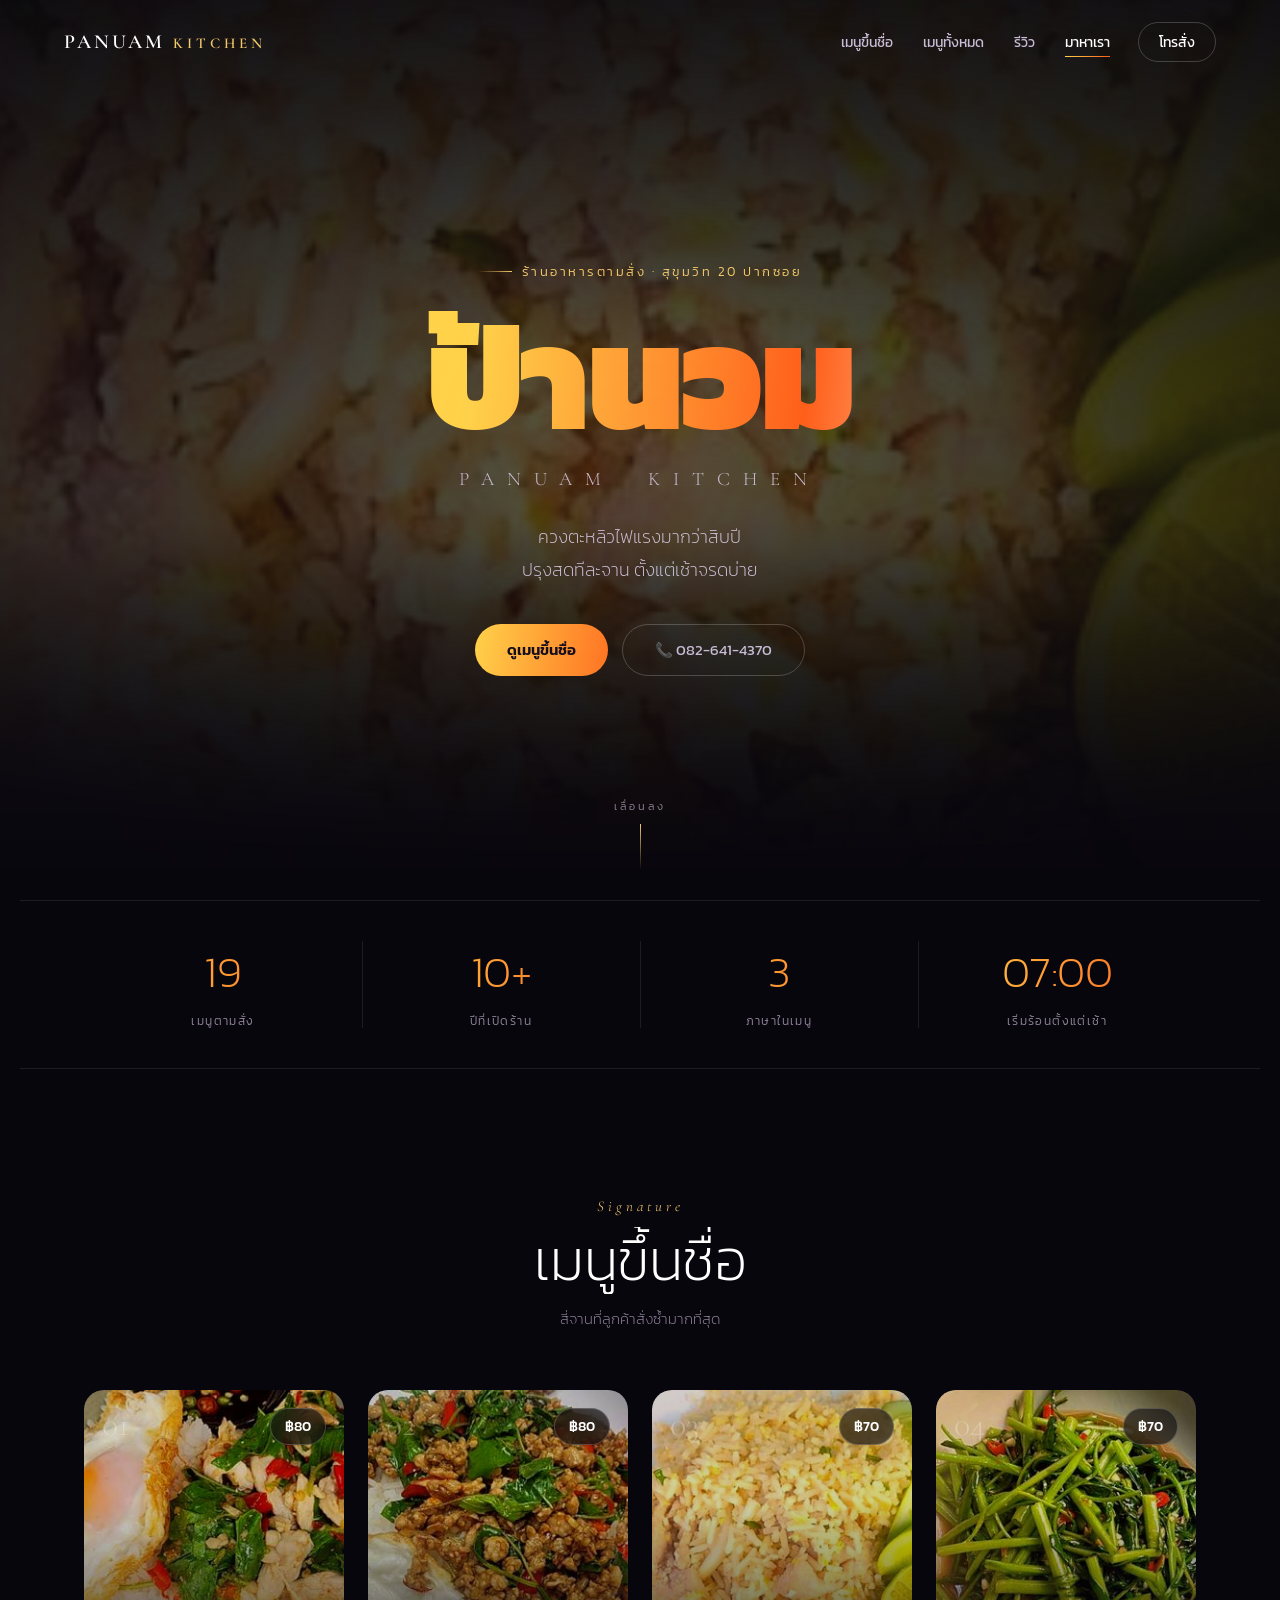
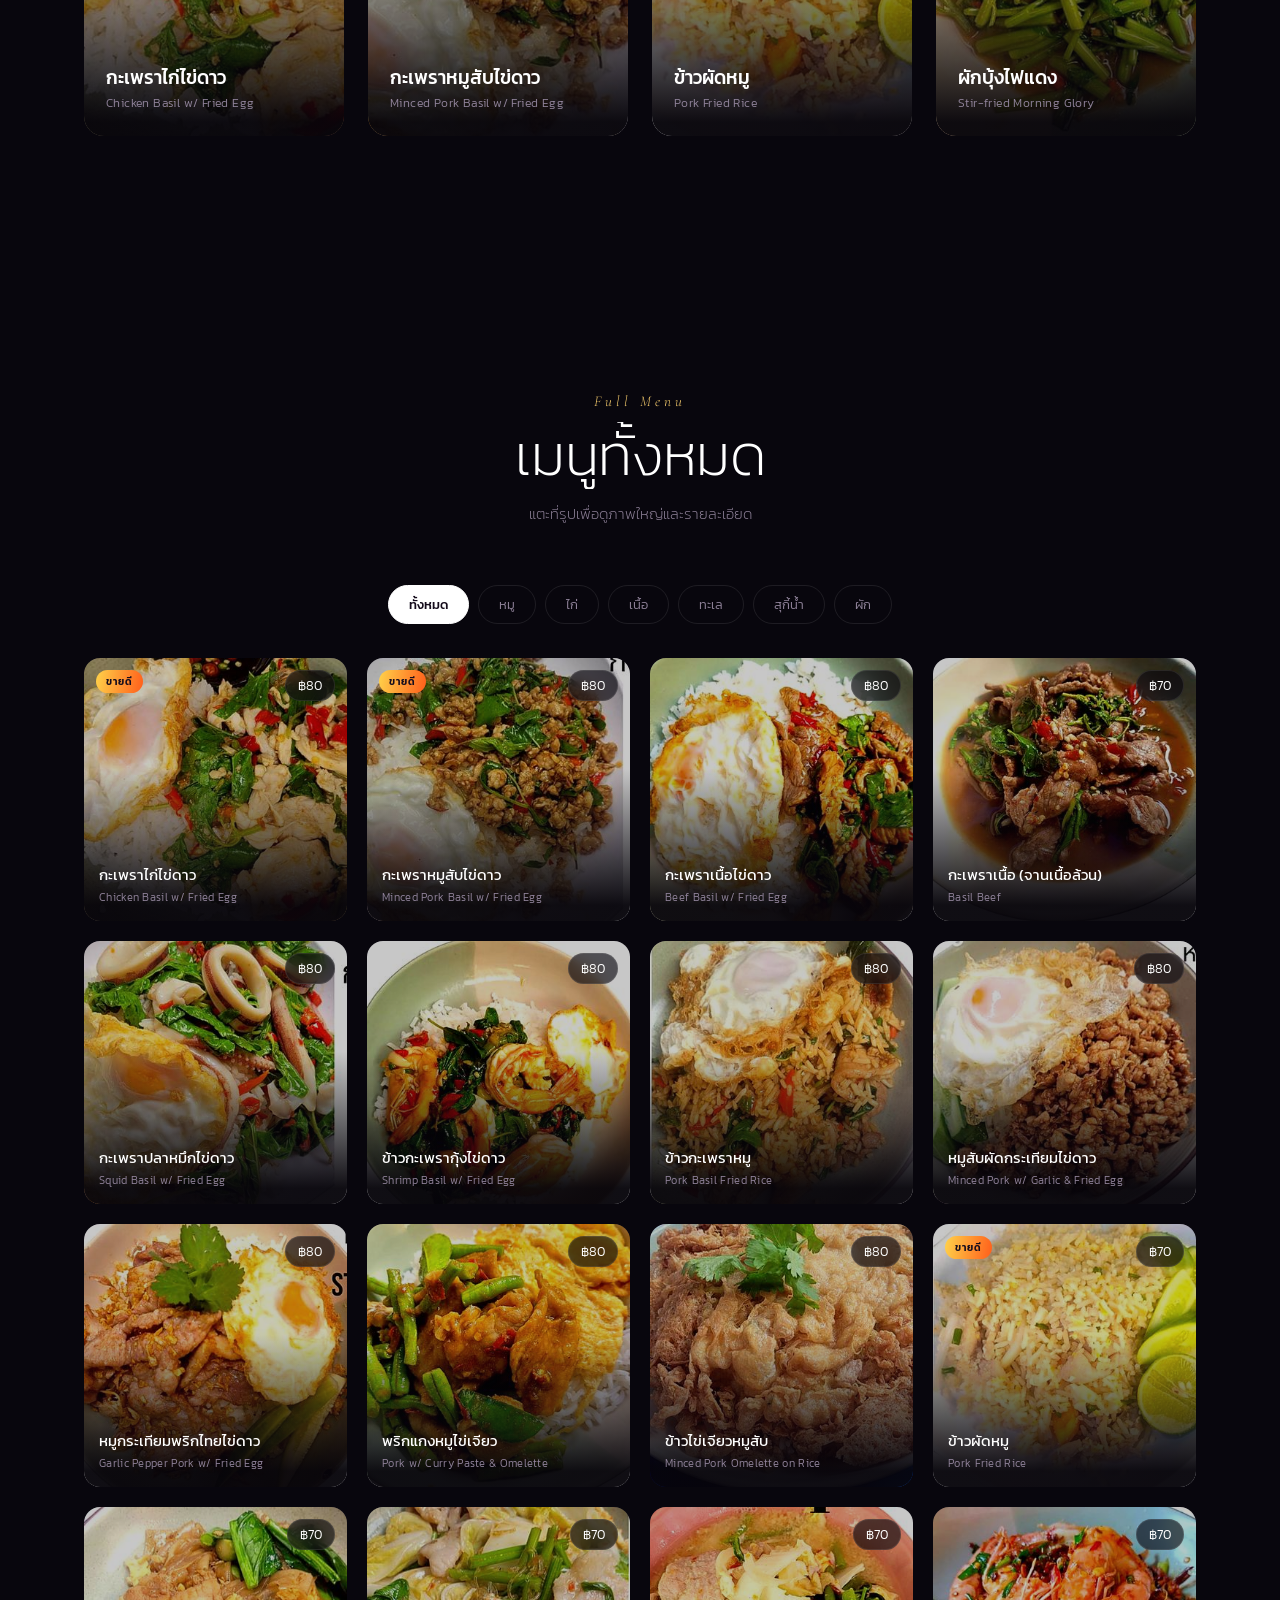
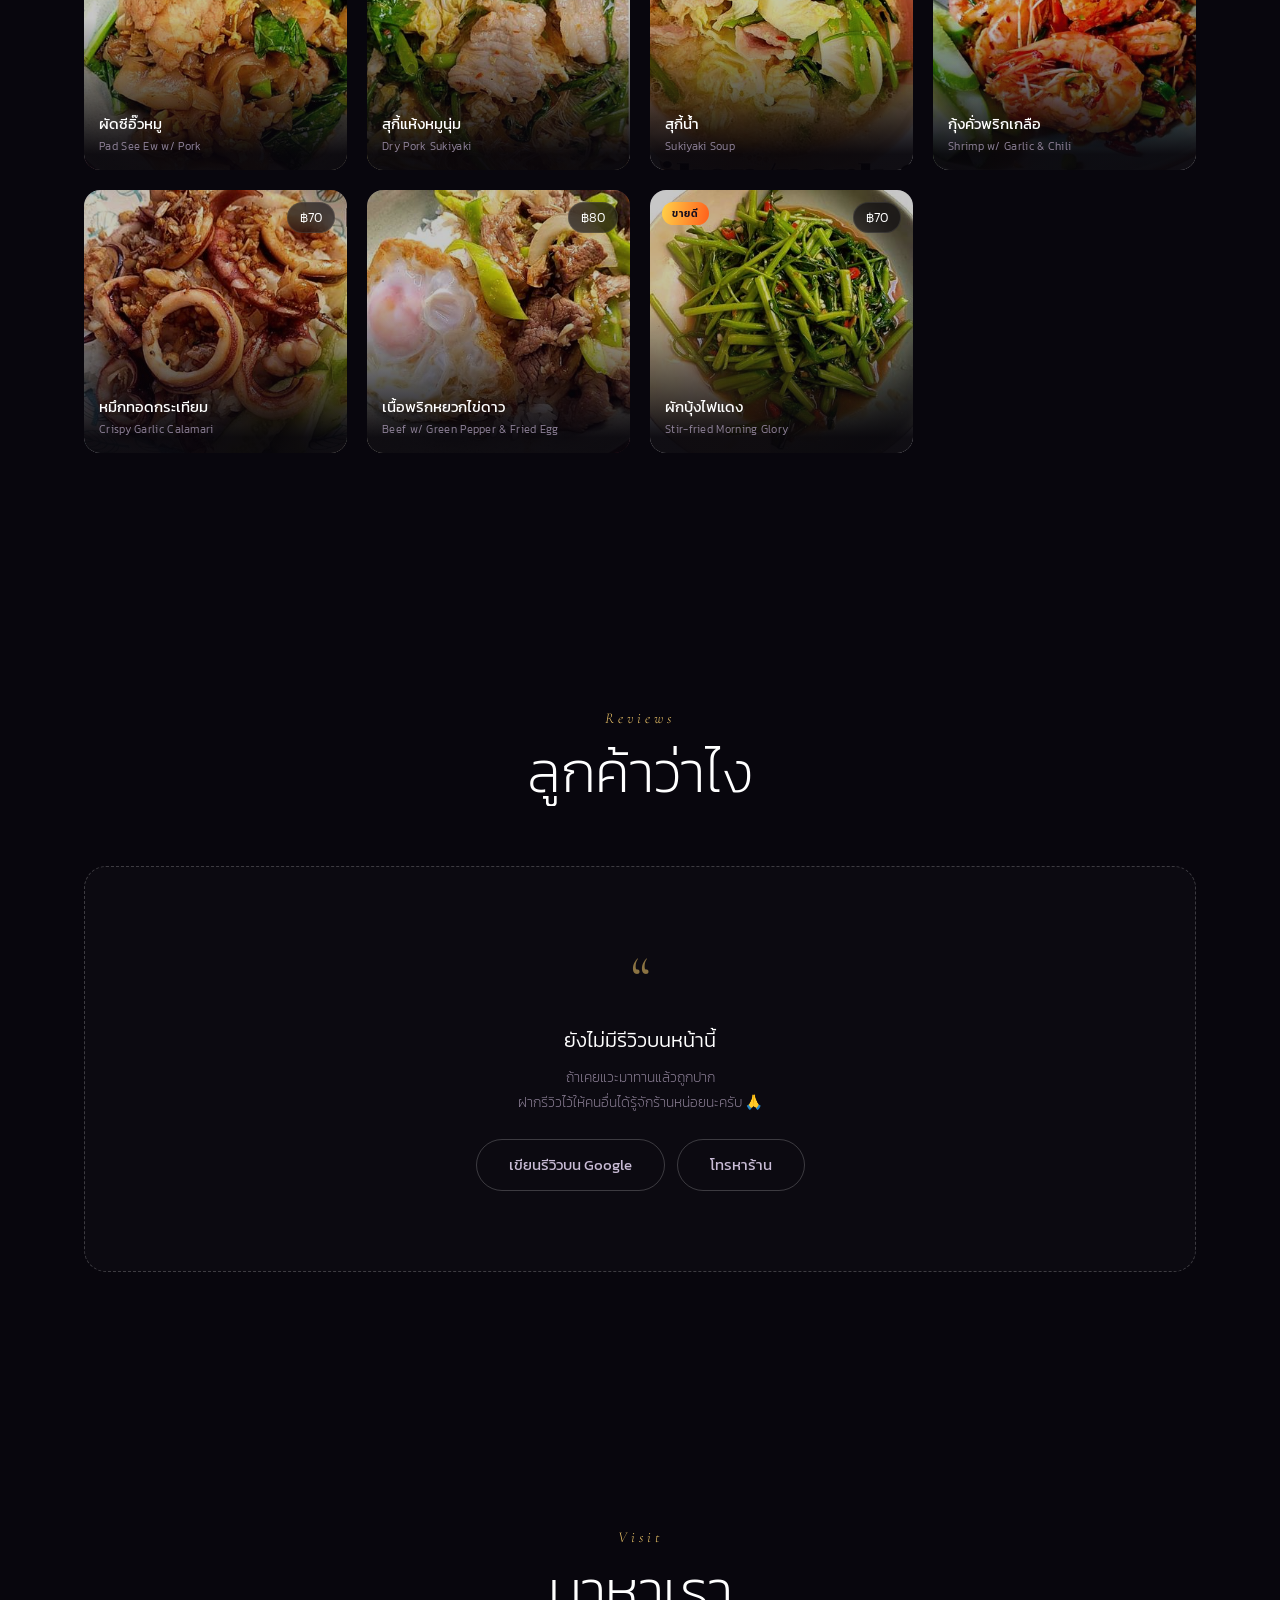
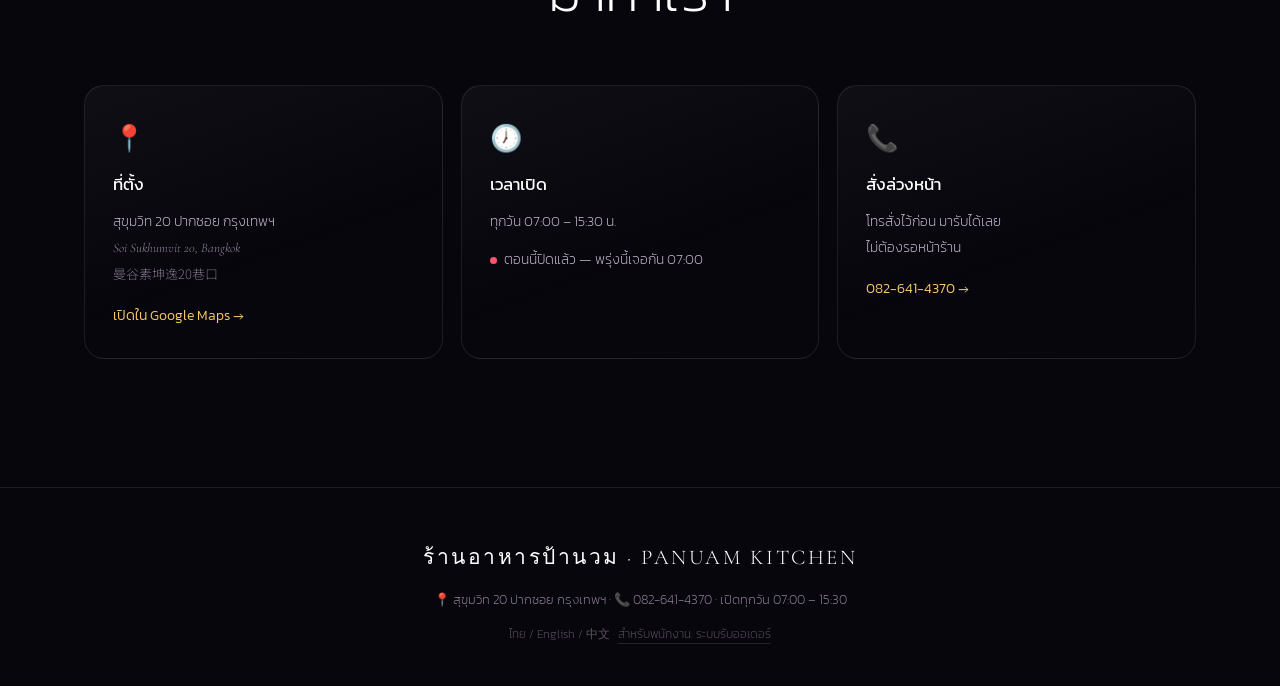
==== commit 32555679: "เว็บลูกค้าใหม่: หน้าโชว์ร้าน+รีวิว แยกระบบสั่งอาหารไป order.html หน้าแรก (index.html) เปลี่ยนเป็นเว็" ====
--- a/index.html
+++ b/index.html
@@ -3,355 +3,149 @@
 <head>
 <meta charset="utf-8">
 <meta name="viewport" content="width=device-width,initial-scale=1">
-<title>ป้านวม · สั่งอาหาร</title>
+<title>ร้านอาหารป้านวม · PANUAM KITCHEN — ตามสั่งไฟแรง สุขุมวิท 20</title>
+<meta name="description" content="ร้านอาหารตามสั่งป้านวม สุขุมวิท 20 ปากซอย — กะเพราไฟแรง ผัดกระเทียม สุกี้ ปรุงสดทุกจาน เปิด 07:00–15:30 ทุกวัน">
+<meta property="og:title" content="ร้านอาหารป้านวม · PANUAM KITCHEN">
+<meta property="og:description" content="ตามสั่งไฟแรง ปรุงสดทุกจาน · สุขุมวิท 20 ปากซอย">
+<meta property="og:image" content="img/01.jpg">
 <link rel="preconnect" href="https://fonts.googleapis.com">
 <link rel="preconnect" href="https://fonts.gstatic.com" crossorigin>
-<link href="https://fonts.googleapis.com/css2?family=Kanit:wght@300;400;600;700;900&family=Cormorant+Garamond:wght@500;600;700&family=Noto+Sans+SC&display=swap" rel="stylesheet">
-<link rel="stylesheet" href="app.css">
-<link rel="stylesheet" href="luxe.css">
+<link href="https://fonts.googleapis.com/css2?family=Kanit:wght@200;300;400;500;600;700;900&family=Cormorant+Garamond:ital,wght@0,400;0,600;1,400&family=Noto+Sans+SC&display=swap" rel="stylesheet">
+<link rel="stylesheet" href="showcase.css">
 </head>
 <body>
 
-<!-- ================= ฉากหลังเคลื่อนไหว (ตกแต่งอย่างเดียว) ================= -->
-<div class="ambient" aria-hidden="true">
-  <span class="orb o1"></span><span class="orb o2"></span><span class="orb o3"></span>
-  <div class="grain"></div>
-</div>
-<div class="embers" aria-hidden="true"></div>
+<!-- แถบความคืบหน้าการเลื่อนหน้า -->
+<div class="progress"><i id="progressBar"></i></div>
 
-<!-- ================= ม่านเปิดร้าน (คลิกเพื่อข้าม) ================= -->
-<div class="intro" id="intro" aria-hidden="true">
-  <div class="intro-mark">
-    <span class="ring"></span>
-    <b>ป้านวม</b>
-    <small>PANUAM KITCHEN</small>
-  </div>
-</div>
+<!-- แสงนวลตามเมาส์ (เดสก์ท็อป) -->
+<div class="spotlight" id="spotlight" aria-hidden="true"></div>
 
-<!-- ================= แถบบน ================= -->
-<header class="topbar">
-  <div class="wrap">
-    <div>
-      <div class="logo">PANUAM <span class="grad">KITCHEN</span></div>
-      <div class="status" id="openStatus"></div>
-    </div>
-    <div class="spacer"></div>
-    <a class="btn ghost" href="tel:082-641-4370">📞 โทรสั่ง</a>
-    <a class="btn" href="kitchen.html">👨‍🍳 จอครัว</a>
-  </div>
+<!-- ================= แถบเมนูบน ================= -->
+<header class="nav" id="nav">
+  <a class="brand" href="#top">PANUAM<em>KITCHEN</em></a>
+  <nav class="links">
+    <a href="#signature">เมนูขึ้นชื่อ</a>
+    <a href="#menu">เมนูทั้งหมด</a>
+    <a href="#reviews">รีวิว</a>
+    <a href="#visit">มาหาเรา</a>
+  </nav>
+  <a class="cta" href="tel:0826414370">โทรสั่ง</a>
+  <button class="burger" id="burger" aria-label="เปิดเมนู"><i></i><i></i><i></i></button>
 </header>
 
 <!-- ================= ฮีโร่ ================= -->
-<section class="hero wrap">
-  <h1>ร้านอาหาร<span class="grad">ป้านวม</span></h1>
-  <div class="orn" aria-hidden="true"><i></i><span>◆</span><i></i></div>
-  <p id="tagline"></p>
-  <div class="info">
-    <span class="pill">🕖 เปิด 07:00 – 15:30 ทุกวัน</span>
-    <span class="pill">📍 สุขุมวิท 20 ปากซอย</span>
-    <span class="pill">🔥 ปรุงสดทุกจาน</span>
+<section class="hero" id="top">
+  <div class="hero-bg" id="heroBg" aria-hidden="true"></div>
+  <div class="hero-veil" aria-hidden="true"></div>
+
+  <div class="hero-in">
+    <p class="eyebrow reveal"><i></i> ร้านอาหารตามสั่ง · สุขุมวิท 20 ปากซอย</p>
+
+    <h1 class="mask"><span>ป้านวม</span></h1>
+    <p class="hero-en mask"><span>PANUAM&nbsp;&nbsp;KITCHEN</span></p>
+
+    <p class="lead reveal">ควงตะหลิวไฟแรงมากว่าสิบปี<br>ปรุงสดทีละจาน ตั้งแต่เช้าจรดบ่าย</p>
+
+    <div class="hero-rate" id="heroRate"></div>
+
+    <div class="hero-cta reveal">
+      <a class="btn gold" href="#signature">ดูเมนูขึ้นชื่อ</a>
+      <a class="btn line" href="tel:0826414370">📞 082-641-4370</a>
+    </div>
+  </div>
+
+  <div class="scrollhint" aria-hidden="true"><span>เลื่อนลง</span><i></i></div>
+</section>
+
+<!-- ================= ตัวเลขของร้าน ================= -->
+<section class="facts">
+  <!-- ใส่ตัวเลขจริงไว้ในหน้าเลย ถ้า JS ไม่ทำงานก็ยังอ่านได้ถูกต้อง -->
+  <div class="fact"><b data-count="19">19</b><small>เมนูตามสั่ง</small></div>
+  <div class="fact"><b data-count="10" data-suffix="+">10+</b><small>ปีที่เปิดร้าน</small></div>
+  <div class="fact"><b data-count="3">3</b><small>ภาษาในเมนู</small></div>
+  <div class="fact"><b class="nocount">07:00</b><small>เริ่มร้อนตั้งแต่เช้า</small></div>
+</section>
+
+<!-- ================= เมนูขึ้นชื่อ ================= -->
+<section class="sec" id="signature">
+  <header class="sec-h">
+    <p class="kicker reveal">Signature</p>
+    <h2 class="mask"><span>เมนูขึ้นชื่อ</span></h2>
+    <p class="sub reveal">สี่จานที่ลูกค้าสั่งซ้ำมากที่สุด</p>
+  </header>
+  <div class="sig" id="sig"></div>
+</section>
+
+<!-- ================= เมนูทั้งหมด ================= -->
+<section class="sec" id="menu">
+  <header class="sec-h">
+    <p class="kicker reveal">Full Menu</p>
+    <h2 class="mask"><span>เมนูทั้งหมด</span></h2>
+    <p class="sub reveal">แตะที่รูปเพื่อดูภาพใหญ่และรายละเอียด</p>
+  </header>
+  <div class="filters" id="filters"></div>
+  <div class="dishes" id="dishes"></div>
+</section>
+
+<!-- ================= รีวิว ================= -->
+<section class="sec" id="reviews">
+  <header class="sec-h">
+    <p class="kicker reveal">Reviews</p>
+    <h2 class="mask"><span>ลูกค้าว่าไง</span></h2>
+  </header>
+  <div id="reviewZone"></div>
+</section>
+
+<!-- ================= มาหาเรา ================= -->
+<section class="sec" id="visit">
+  <header class="sec-h">
+    <p class="kicker reveal">Visit</p>
+    <h2 class="mask"><span>มาหาเรา</span></h2>
+  </header>
+
+  <div class="visit">
+    <div class="vcard reveal">
+      <span class="vi">📍</span>
+      <h3>ที่ตั้ง</h3>
+      <p>สุขุมวิท 20 ปากซอย กรุงเทพฯ<br>
+         <span class="en">Soi Sukhumvit 20, Bangkok</span><br>
+         <span class="cn">曼谷素坤逸20巷口</span></p>
+      <a class="vlink" href="https://www.google.com/maps/search/?api=1&query=สุขุมวิท+20+ปากซอย+กรุงเทพ" target="_blank" rel="noopener">เปิดใน Google Maps →</a>
+    </div>
+
+    <div class="vcard reveal">
+      <span class="vi">🕖</span>
+      <h3>เวลาเปิด</h3>
+      <p>ทุกวัน 07:00 – 15:30 น.</p>
+      <p class="now" id="openNow"></p>
+    </div>
+
+    <div class="vcard reveal">
+      <span class="vi">📞</span>
+      <h3>สั่งล่วงหน้า</h3>
+      <p>โทรสั่งไว้ก่อน มารับได้เลย<br>ไม่ต้องรอหน้าร้าน</p>
+      <a class="vlink" href="tel:0826414370">082-641-4370 →</a>
+    </div>
   </div>
 </section>
 
-<!-- ================= แถบเลือกรูปแบบ + ค้นหา ================= -->
-<div class="bar">
-  <div class="wrap">
-    <div class="row">
-      <div class="seg">
-        <button id="btnDine" class="on" onclick="setType('dinein')">🍽️ ทานที่ร้าน</button>
-        <button id="btnTake" onclick="setType('takeaway')">🛍️ กลับบ้าน</button>
-      </div>
-      <select id="tableSel" onchange="S.table=this.value"></select>
-      <input class="search" id="q" type="text" placeholder="ค้นหาเมนู เช่น กะเพรา, หมู, squid…" oninput="S.q=this.value;renderGrid()">
-    </div>
-    <div class="chips" id="chips"></div>
-  </div>
+<footer>
+  <div class="fbrand">ร้านอาหารป้านวม · PANUAM KITCHEN</div>
+  <p>📍 สุขุมวิท 20 ปากซอย กรุงเทพฯ · 📞 082-641-4370 · เปิดทุกวัน 07:00 – 15:30</p>
+  <p class="fine">ไทย / English / 中文 · <a href="order.html">สำหรับพนักงาน: ระบบรับออเดอร์</a></p>
+</footer>
+
+<!-- ================= ภาพใหญ่ (Lightbox) ================= -->
+<div class="lb" id="lb" role="dialog" aria-modal="true" aria-label="รายละเอียดเมนู">
+  <button class="lb-x" id="lbX" aria-label="ปิด">✕</button>
+  <button class="lb-nav prev" id="lbPrev" aria-label="ก่อนหน้า">‹</button>
+  <button class="lb-nav next" id="lbNext" aria-label="ถัดไป">›</button>
+  <div class="lb-in" id="lbIn"></div>
 </div>
 
-<!-- ================= เมนู ================= -->
-<main class="wrap"><div class="grid" id="grid"></div></main>
-
-<footer class="wrap">
-  <b>ร้านอาหารป้านวม · PANUAM KITCHEN</b>
-  📞 082-641-4370 · 📍 สุขุมวิท 20 ปากซอย กรุงเทพฯ · Soi Sukhumvit 20, Bangkok<br>
-  เปิดทุกวัน 07:00 – 15:30 · ไทย / English / 中文
-</footer>
-
-<!-- ================= แถบตะกร้าลอย ================= -->
-<div class="cartbar" id="cartbar">
-  <div class="wrap">
-    <div class="cartinfo">
-      <b id="cartTotal">฿0</b>
-      <div id="cartCount">0 รายการ</div>
-    </div>
-    <div class="spacer"></div>
-    <button class="btn ghost" onclick="clearCart()">ล้าง</button>
-    <button class="btn primary" onclick="openCart()">ดูตะกร้า / สั่งเลย →</button>
-  </div>
-</div>
-
-<!-- ================= Overlay: เลือกตัวเลือกอาหาร ================= -->
-<div class="ov" id="ovItem" onclick="if(event.target===this)hide('ovItem')">
-  <div class="sheet" id="itemSheet"></div>
-</div>
-
-<!-- ================= Overlay: ตะกร้า ================= -->
-<div class="ov" id="ovCart" onclick="if(event.target===this)hide('ovCart')">
-  <div class="sheet" id="cartSheet"></div>
-</div>
-
-<!-- ================= Overlay: สั่งสำเร็จ ================= -->
-<div class="ov" id="ovDone" onclick="if(event.target===this)hide('ovDone')">
-  <div class="sheet" id="doneSheet"></div>
-</div>
-
-<!-- พื้นที่สำหรับสั่งพิมพ์ใบสั่งอาหาร -->
-<div id="printArea" style="display:none"></div>
-
 <script src="menu-data.js"></script>
-<script src="store.js"></script>
-<script>
-/* ================= สถานะของหน้า ================= */
-var S = { type:'dinein', table:'1', cat:'ทั้งหมด', q:'', cart:[] };
-const $ = id => document.getElementById(id);
-const catColor = c => CATS.find(x => x.id === c) || { c1:'#888', c2:'#555' };
-const esc = s => String(s).replace(/[&<>"]/g, m => ({'&':'&amp;','<':'&lt;','>':'&gt;','"':'&quot;'}[m]));
-
-/* ================= เริ่มต้น ================= */
-function init(){
-  $('tagline').textContent = SHOP.tagline;
-  // สถานะเปิด/ปิดร้าน
-  const op = DB.isOpen();
-  $('openStatus').innerHTML = `<span class="dot ${op?'on':'off'}"></span>${op?'เปิดอยู่ตอนนี้':'ปิดแล้ว · เปิด 07:00'}`;
-  // ตัวเลือกโต๊ะ
-  $('tableSel').innerHTML = Array.from({length:SHOP.tables},(_,i)=>
-    `<option value="${i+1}">โต๊ะ ${i+1}</option>`).join('');
-  // ชิปหมวดหมู่
-  const cats = ['ทั้งหมด', ...CATS.map(c=>c.id)];
-  $('chips').innerHTML = cats.map(c=>
-    `<button class="chip ${c===S.cat?'on':''}" onclick="setCat('${c}')">${c}</button>`).join('');
-  renderGrid();
-}
-function setCat(c){ S.cat = c; init(); }
-function setType(t){
-  S.type = t;
-  $('btnDine').classList.toggle('on', t==='dinein');
-  $('btnTake').classList.toggle('on', t==='takeaway');
-  $('tableSel').style.display = t==='dinein' ? '' : 'none';
-  renderCartBar();
-}
-
-/* ================= แสดงการ์ดเมนู ================= */
-function renderGrid(){
-  const q = S.q.trim().toLowerCase();
-  const list = MENU.filter(m =>
-    (S.cat==='ทั้งหมด' || m.cat===S.cat) &&
-    (!q || (m.th+m.en+m.cn+m.cat).toLowerCase().includes(q)));
-
-  if(!list.length){ $('grid').innerHTML = `<div class="empty" style="grid-column:1/-1">
-    😕 ไม่พบเมนูที่ค้นหา<br><small>ลองพิมพ์คำอื่น เช่น "กะเพรา" หรือเลือกหมวดอื่น</small></div>`; return; }
-
-  $('grid').innerHTML = list.map(m=>{
-    const col = catColor(m.cat);
-    const inCart = S.cart.filter(c=>c.id===m.id).reduce((s,c)=>s+c.qty,0);
-    return `<article class="pc" style="--c1:${col.c1};--c2:${col.c2}" onclick="openItem(${m.id})">
-      <div class="pi">
-        <img src="${m.img}" alt="${esc(m.th)}" loading="lazy">
-        <span class="pcat">${m.cat}</span>
-        <span class="pp">฿${m.price}</span>
-        ${m.hot?'<span class="hotbadge">🔥 ขายดี</span>':''}
-        ${inCart?`<span class="qty-badge">×${inCart}</span>`:''}
-      </div>
-      <div class="pb">
-        <div class="pth">${esc(m.th)}</div>
-        <div class="pen">${esc(m.en)}</div>
-        <div class="pcn cn">${esc(m.cn)}</div>
-      </div>
-      <button class="add" onclick="event.stopPropagation();quickAdd(${m.id})" title="เพิ่มด่วน">+</button>
-    </article>`;
-  }).join('');
-}
-
-/* ================= เลือกตัวเลือกก่อนเพิ่ม ================= */
-var draft = null;
-function openItem(id){
-  const m = MENU.find(x=>x.id===id);
-  draft = { ...m, qty:1, spicy:'เผ็ดปกติ', addons:[], note:'' };
-  renderItemSheet();
-  $('ovItem').classList.add('show');
-}
-function renderItemSheet(){
-  const m = draft;
-  $('itemSheet').innerHTML = `
-    <div class="sh-head">
-      <div><h3>${esc(m.th)}</h3><div class="pen">${esc(m.en)} · <span class="cn">${esc(m.cn)}</span></div></div>
-      <button class="close" onclick="hide('ovItem')">×</button>
-    </div>
-    <img src="${m.img}" style="width:100%;height:170px;object-fit:cover;border-radius:12px">
-
-    <div class="label">ระดับความเผ็ด</div>
-    <div class="opts">${SHOP.spicy.map(s=>
-      `<button class="opt ${m.spicy===s?'on':''}" onclick="draft.spicy='${s}';renderItemSheet()">${s}</button>`).join('')}</div>
-
-    <div class="label">เพิ่มพิเศษ</div>
-    <div class="opts">${SHOP.addons.map(a=>
-      `<button class="opt ${m.addons.includes(a.id)?'on':''}" onclick="toggleAddon('${a.id}')">${a.label} +฿${a.price}</button>`).join('')}</div>
-
-    <div class="label">หมายเหตุถึงครัว</div>
-    <textarea id="note" placeholder="เช่น ไม่ใส่ผัก / ข้าวน้อย / แยกไข่" oninput="draft.note=this.value">${esc(m.note)}</textarea>
-
-    <div class="label">จำนวน</div>
-    <div class="stepper">
-      <button onclick="draft.qty=Math.max(1,draft.qty-1);renderItemSheet()">−</button>
-      <b>${m.qty}</b>
-      <button onclick="draft.qty++;renderItemSheet()">+</button>
-    </div>
-
-    <button class="btn primary" style="width:100%;margin-top:18px;padding:14px"
-      onclick="addDraft()">เพิ่มลงตะกร้า · ${DB.money(lineTotal(m))}</button>`;
-}
-function toggleAddon(id){
-  const i = draft.addons.indexOf(id);
-  i<0 ? draft.addons.push(id) : draft.addons.splice(i,1);
-  renderItemSheet();
-}
-function addonSum(it){ return it.addons.reduce((s,id)=> s + SHOP.addons.find(a=>a.id===id).price, 0); }
-function lineTotal(it){ return (it.price + addonSum(it)) * it.qty; }
-
-function addDraft(){ pushCart(draft); hide('ovItem'); }
-function quickAdd(id){
-  const m = MENU.find(x=>x.id===id);
-  pushCart({ ...m, qty:1, spicy:'เผ็ดปกติ', addons:[], note:'' });
-}
-function pushCart(it){
-  // ถ้าเมนู+ตัวเลือกเหมือนกันเป๊ะ ให้รวมจำนวนแทนการเพิ่มบรรทัดใหม่
-  const key = it.id + '|' + it.spicy + '|' + it.addons.slice().sort().join(',') + '|' + it.note;
-  const found = S.cart.find(c=>c.key===key);
-  found ? found.qty += it.qty : S.cart.push({ ...it, key });
-  renderCartBar(); renderGrid();
-}
-
-/* ================= ตะกร้า ================= */
-function cartSub(){ return S.cart.reduce((s,it)=>s+lineTotal(it),0); }
-function boxFee(){ return S.type==='takeaway' ? S.cart.reduce((s,it)=>s+it.qty,0) * SHOP.boxFee : 0; }
-function cartTotal(){ return cartSub() + boxFee(); }
-
-function renderCartBar(){
-  const n = S.cart.reduce((s,it)=>s+it.qty,0);
-  $('cartbar').classList.toggle('show', n>0);
-  $('cartCount').textContent = `${n} รายการ · ${S.type==='dinein'?'โต๊ะ '+S.table:'กลับบ้าน'}`;
-  $('cartTotal').textContent = DB.money(cartTotal());
-}
-function clearCart(){ if(confirm('ล้างตะกร้าทั้งหมด?')){ S.cart=[]; renderCartBar(); renderGrid(); } }
-function openCart(){ renderCartSheet(); $('ovCart').classList.add('show'); }
-
-function renderCartSheet(){
-  if(!S.cart.length){ hide('ovCart'); return; }
-  $('cartSheet').innerHTML = `
-    <div class="sh-head">
-      <h3>🧾 สรุปรายการสั่ง</h3>
-      <button class="close" onclick="hide('ovCart')">×</button>
-    </div>
-    ${S.cart.map((it,i)=>`
-      <div class="line">
-        <img src="${it.img}" alt="">
-        <div class="n">
-          <b>${esc(it.th)}</b>
-          <small>${it.spicy}${it.addons.length?' · '+it.addons.map(a=>SHOP.addons.find(x=>x.id===a).label).join(' · '):''}</small>
-          ${it.note?`<small>📝 ${esc(it.note)}</small>`:''}
-          <div class="stepper" style="margin-top:6px;transform:scale(.86);transform-origin:left">
-            <button onclick="chQty(${i},-1)">−</button><b>${it.qty}</b>
-            <button onclick="chQty(${i},1)">+</button>
-          </div>
-        </div>
-        <div class="p">${DB.money(lineTotal(it))}</div>
-      </div>`).join('')}
-
-    <div class="label">รูปแบบการรับอาหาร</div>
-    <div class="opts">
-      <button class="opt ${S.type==='dinein'?'on':''}" onclick="setType('dinein');renderCartSheet()">🍽️ ทานที่ร้าน (โต๊ะ ${S.table})</button>
-      <button class="opt ${S.type==='takeaway'?'on':''}" onclick="setType('takeaway');renderCartSheet()">🛍️ กลับบ้าน</button>
-    </div>
-
-    <div style="margin-top:16px">
-      <div class="tot"><span>ค่าอาหาร</span><span>${DB.money(cartSub())}</span></div>
-      ${boxFee()?`<div class="tot"><span>ค่ากล่อง (฿${SHOP.boxFee}×${S.cart.reduce((s,i)=>s+i.qty,0)})</span><span>${DB.money(boxFee())}</span></div>`:''}
-      <div class="tot big"><span>รวมทั้งสิ้น</span><span class="grad">${DB.money(cartTotal())}</span></div>
-    </div>
-
-    <button class="btn primary" style="width:100%;margin-top:16px;padding:15px;font-size:16px"
-      onclick="submitOrder()">ยืนยันสั่งอาหาร ✓</button>
-    <button class="btn ghost" style="width:100%;margin-top:8px" onclick="hide('ovCart')">เลือกเมนูเพิ่ม</button>`;
-}
-function chQty(i,d){
-  S.cart[i].qty += d;
-  if(S.cart[i].qty<=0) S.cart.splice(i,1);
-  renderCartBar(); renderGrid();
-  S.cart.length ? renderCartSheet() : hide('ovCart');
-}
-
-/* ================= ส่งออเดอร์เข้าครัว ================= */
-function submitOrder(){
-  const order = DB.addOrder({
-    type: S.type,
-    table: S.type==='dinein' ? S.table : '-',
-    items: S.cart.map(it=>({
-      id:it.id, th:it.th, qty:it.qty, price:it.price,
-      spicy:it.spicy, note:it.note,
-      addons: it.addons.map(a=>SHOP.addons.find(x=>x.id===a).label),
-      sum: lineTotal(it),
-    })),
-    subtotal: cartSub(), boxFee: boxFee(), total: cartTotal(),
-  });
-  hide('ovCart');
-  showDone(order);
-  S.cart = []; renderCartBar(); renderGrid();
-}
-
-function showDone(o){
-  $('doneSheet').innerHTML = `
-    <div style="text-align:center">
-      <div style="font-size:46px">✅</div>
-      <h3 style="margin-top:6px">ส่งออเดอร์เข้าครัวแล้ว!</h3>
-      <p class="pen">กรุณารอเรียกตามหมายเลขคิว</p>
-      <div class="qnum"><small style="color:var(--tx3)">หมายเลขคิว</small><b class="grad">${o.queue}</b></div>
-      <div class="pill">${o.id} · ${o.type==='dinein'?'โต๊ะ '+o.table:'กลับบ้าน'} · ${DB.money(o.total)}</div>
-    </div>
-    <div style="display:flex;gap:10px;margin-top:20px">
-      <button class="btn" style="flex:1" onclick="printSlip('${o.id}')">🖨️ พิมพ์ใบสั่ง</button>
-      <button class="btn primary" style="flex:1" onclick="hide('ovDone')">เสร็จสิ้น</button>
-    </div>`;
-  $('ovDone').classList.add('show');
-}
-
-/* ================= พิมพ์ใบสั่งอาหาร ================= */
-function printSlip(id){
-  const o = DB.all().find(x=>x.id===id);
-  $('printArea').innerHTML = `<div class="slip">
-    <h4>${SHOP.name} · ${SHOP.nameEn}</h4>
-    <div class="c">${SHOP.address}<br>โทร ${SHOP.phone}</div>
-    <hr>
-    <div class="l"><span>เลขที่</span><b>${o.id}</b></div>
-    <div class="l"><span>คิว</span><b>${o.queue}</b></div>
-    <div class="l"><span>${o.type==='dinein'?'โต๊ะ':'รูปแบบ'}</span><b>${o.type==='dinein'?o.table:'กลับบ้าน'}</b></div>
-    <div class="l"><span>เวลา</span><span>${DB.timeText(o.ts)}</span></div>
-    <hr>
-    ${o.items.map(it=>`<div class="l"><span>${it.qty}× ${it.th}<br>
-      <small style="color:#666">${it.spicy}${it.addons.length?' · '+it.addons.join(' · '):''}${it.note?' · '+it.note:''}</small></span>
-      <span>${it.sum}</span></div>`).join('')}
-    <hr>
-    ${o.boxFee?`<div class="l"><span>ค่ากล่อง</span><span>${o.boxFee}</span></div>`:''}
-    <div class="l" style="font-size:17px;font-weight:800"><span>รวม</span><span>฿${o.total}</span></div>
-    <hr><div class="c">ขอบคุณที่อุดหนุนค่ะ 🙏</div>
-  </div>`;
-  $('printArea').style.display = 'block';
-  window.print();
-  setTimeout(()=>{ $('printArea').style.display='none'; }, 300);
-}
-
-function hide(id){ $(id).classList.remove('show'); }
-init();
-</script>
-<script src="luxe.js"></script>
+<script src="reviews.js"></script>
+<script src="showcase.js"></script>
 </body>
 </html>
--- a/showcase.css
+++ b/showcase.css
@@ -0,0 +1,429 @@
+/* ==================================================================
+   showcase.css — หน้าเว็บสำหรับลูกค้า (ดูอย่างเดียว)
+   ธีม: มืดแบบภัตตาคาร ตัดทอง เน้นภาพอาหารเป็นพระเอก
+   ================================================================== */
+
+:root{
+  --bg:#08060d;  --bg2:#0d0916;  --card:#120e1b;
+  --tx:#fff;     --tx2:#c9bcd6;  --tx3:#8f8299;
+  --line:rgba(255,255,255,.09);  --line2:rgba(255,255,255,.2);
+  --gold:#f3c96b; --gold2:#c9962e;
+  --g1:#ffd24a;  --g2:#ff5e1a;  --g3:#ff2247;
+  --ok:#39e0a0;
+  --ease:cubic-bezier(.22,.9,.28,1);
+  --slow:cubic-bezier(.16,1,.3,1);
+  --pad:clamp(20px,5vw,64px);
+  --max:1240px;
+}
+*{margin:0;padding:0;box-sizing:border-box}
+html{scroll-behavior:smooth}
+body{
+  font-family:'Kanit',-apple-system,'Segoe UI','Leelawadee UI',sans-serif;
+  font-weight:300;background:var(--bg);color:var(--tx);
+  overflow-x:hidden;-webkit-font-smoothing:antialiased;
+}
+img{display:block;max-width:100%}
+a{color:inherit;text-decoration:none}
+button{font-family:inherit;border:0;background:none;color:inherit;cursor:pointer}
+.en{font-family:'Cormorant Garamond',serif;font-style:italic}
+.cn{font-family:'Noto Sans SC',sans-serif}
+::selection{background:var(--g2);color:#150c1c}
+
+/* แถบเลื่อนแบบบาง */
+::-webkit-scrollbar{width:9px}
+::-webkit-scrollbar-track{background:var(--bg)}
+::-webkit-scrollbar-thumb{background:#2a2135;border-radius:9px}
+::-webkit-scrollbar-thumb:hover{background:#3d3049}
+
+/* ---------- แถบความคืบหน้าการเลื่อน ---------- */
+.progress{position:fixed;top:0;left:0;right:0;height:2px;z-index:120;background:transparent}
+.progress i{display:block;height:100%;width:0;
+  background:linear-gradient(90deg,var(--g1),var(--g2),var(--g3));
+  box-shadow:0 0 12px rgba(255,94,26,.7)}
+
+/* ---------- แสงนวลตามเมาส์ ---------- */
+.spotlight{position:fixed;inset:0;z-index:1;pointer-events:none;opacity:0;
+  transition:opacity .6s;
+  background:radial-gradient(320px circle at var(--mx,50%) var(--my,50%),
+             rgba(243,201,107,.055),transparent 70%)}
+body.pointer .spotlight{opacity:1}
+
+/* ==================================================================
+   แถบเมนูบน
+   ================================================================== */
+.nav{position:fixed;top:0;left:0;right:0;z-index:110;
+  display:flex;align-items:center;gap:28px;
+  padding:22px var(--pad);transition:.45s var(--ease)}
+.nav::before{content:"";position:absolute;inset:0;z-index:-1;opacity:0;
+  background:rgba(8,6,13,.82);backdrop-filter:blur(18px) saturate(1.3);
+  border-bottom:1px solid var(--line);transition:opacity .45s}
+.nav.stuck{padding-top:13px;padding-bottom:13px}
+.nav.stuck::before{opacity:1}
+
+.brand{font-family:'Cormorant Garamond',serif;font-size:20px;font-weight:600;
+  letter-spacing:3px;white-space:nowrap;display:flex;gap:8px;align-items:baseline}
+.brand em{font-style:normal;color:var(--gold);font-size:15px;letter-spacing:4px}
+
+.links{display:flex;gap:30px;margin-left:auto;font-size:14px;font-weight:400}
+.links a{position:relative;color:var(--tx2);transition:color .3s;padding:4px 0}
+.links a::after{content:"";position:absolute;left:0;right:0;bottom:0;height:1px;
+  background:linear-gradient(90deg,var(--g1),var(--g2));
+  transform:scaleX(0);transform-origin:left;transition:transform .4s var(--ease)}
+.links a:hover{color:#fff}
+.links a:hover::after,.links a.active::after{transform:scaleX(1)}
+.links a.active{color:#fff}
+
+.cta{border:1px solid var(--line2);padding:9px 20px;border-radius:99px;
+  font-size:13.5px;font-weight:400;white-space:nowrap;
+  transition:.35s var(--ease);position:relative;overflow:hidden}
+.cta::before{content:"";position:absolute;inset:0;z-index:-1;
+  background:linear-gradient(100deg,var(--g1),var(--g2));
+  transform:translateY(101%);transition:transform .4s var(--ease)}
+.cta:hover{color:#150c1c;border-color:transparent}
+.cta:hover::before{transform:translateY(0)}
+
+.burger{display:none;width:34px;height:26px;flex-direction:column;
+  justify-content:space-between;padding:5px 0}
+.burger i{display:block;height:1.5px;background:#fff;transition:.35s var(--ease)}
+.burger.on i:nth-child(1){transform:translateY(8px) rotate(45deg)}
+.burger.on i:nth-child(2){opacity:0}
+.burger.on i:nth-child(3){transform:translateY(-8px) rotate(-45deg)}
+
+/* ==================================================================
+   ฮีโร่
+   ================================================================== */
+.hero{position:relative;min-height:100svh;display:grid;place-items:center;
+  padding:120px var(--pad) 90px;overflow:hidden;isolation:isolate}
+.hero-bg{position:absolute;inset:-4%;z-index:-2}
+.hero-bg img{position:absolute;inset:0;width:100%;height:100%;object-fit:cover;
+  opacity:0;transform:scale(1.1);
+  transition:opacity 2.2s ease}
+.hero-bg img.on{opacity:1;animation:ken 14s linear forwards}
+@keyframes ken{from{transform:scale(1.06) translate3d(0,0,0)}
+               to{transform:scale(1.2) translate3d(-1.5%,-1.5%,0)}}
+.hero-veil{position:absolute;inset:0;z-index:-1;
+  background:
+    radial-gradient(120% 80% at 50% 40%,rgba(8,6,13,.42),rgba(8,6,13,.92) 72%),
+    linear-gradient(to top,var(--bg) 2%,rgba(8,6,13,.35) 42%,rgba(8,6,13,.75))}
+
+.hero-in{text-align:center;max-width:820px;position:relative;z-index:2}
+
+.eyebrow{display:inline-flex;align-items:center;gap:10px;font-size:12.5px;
+  letter-spacing:2.5px;color:var(--gold);text-transform:uppercase;margin-bottom:26px}
+.eyebrow i{width:34px;height:1px;background:linear-gradient(90deg,transparent,var(--gold))}
+
+/* หัวเรื่องแบบเปิดม่าน */
+.mask{overflow:hidden}
+.mask>span{display:inline-block;transform:translateY(115%);
+  transition:transform 1.15s var(--slow)}
+.mask.in>span{transform:translateY(0)}
+
+.hero h1{font-size:clamp(58px,13vw,148px);font-weight:900;line-height:.94;
+  letter-spacing:-.02em;padding-bottom:.06em}
+/* ไล่สีทองใส่ที่ <span> ที่มีตัวอักษรจริง ไม่ใส่ที่ h1
+   (background-clip:text ต้องอยู่บนกล่องเดียวกับตัวอักษร ถึงจะชัวร์ทุกเบราว์เซอร์) */
+.hero h1>span{
+  background:linear-gradient(96deg,var(--g1) 4%,var(--g2) 30%,#fff2cc 48%,var(--g3) 66%,var(--g2) 88%);
+  background-size:300% 100%;-webkit-background-clip:text;background-clip:text;
+  color:transparent;animation:flow 9s ease-in-out infinite}
+@keyframes flow{0%,100%{background-position:0 0}50%{background-position:100% 0}}
+.hero-en{font-family:'Cormorant Garamond',serif;font-size:clamp(13px,2.4vw,19px);
+  letter-spacing:clamp(6px,1.6vw,13px);color:var(--tx2);margin-top:12px}
+
+.lead{margin-top:30px;font-size:clamp(15px,1.8vw,18px);line-height:1.85;
+  color:var(--tx2);font-weight:200}
+
+.hero-cta{margin-top:38px;display:flex;gap:14px;justify-content:center;flex-wrap:wrap}
+.btn{padding:14px 32px;border-radius:99px;font-size:14.5px;font-weight:400;
+  display:inline-flex;align-items:center;gap:8px;position:relative;overflow:hidden;
+  transition:.4s var(--ease)}
+.btn.gold{background:linear-gradient(100deg,var(--g1),var(--g2) 70%);color:#160d1d;
+  font-weight:600;background-size:180% 100%}
+.btn.gold:hover{background-position:100% 0;transform:translateY(-3px);
+  box-shadow:0 14px 34px rgba(255,94,26,.4)}
+.btn.line{border:1px solid var(--line2);color:var(--tx2)}
+.btn.line:hover{border-color:var(--gold);color:#fff;transform:translateY(-3px)}
+
+/* ดาวเฉลี่ยในฮีโร่ (ขึ้นเมื่อมีรีวิวจริงเท่านั้น) */
+.hero-rate{margin-top:26px;display:flex;justify-content:center}
+.hero-rate:empty{display:none}
+.hrate{display:inline-flex;align-items:center;gap:12px;padding:9px 20px;
+  border:1px solid var(--line);border-radius:99px;background:rgba(255,255,255,.03);
+  backdrop-filter:blur(8px);font-size:13.5px;color:var(--tx2)}
+.hrate b{color:#fff;font-weight:600}
+
+.scrollhint{position:absolute;bottom:30px;left:50%;transform:translateX(-50%);
+  display:flex;flex-direction:column;align-items:center;gap:10px;
+  font-size:10.5px;letter-spacing:3px;color:var(--tx3);text-transform:uppercase}
+.scrollhint i{width:1px;height:46px;background:linear-gradient(var(--gold),transparent);
+  animation:drop 2.2s ease-in-out infinite;transform-origin:top}
+@keyframes drop{0%{transform:scaleY(0)}45%{transform:scaleY(1)}
+  46%,100%{transform-origin:bottom}100%{transform:scaleY(0)}}
+
+/* ==================================================================
+   ตัวเลขของร้าน
+   ================================================================== */
+.facts{display:grid;grid-template-columns:repeat(auto-fit,minmax(150px,1fr));
+  max-width:var(--max);margin:0 auto;padding:0 var(--pad);
+  border-top:1px solid var(--line);border-bottom:1px solid var(--line)}
+.fact{padding:38px 14px;text-align:center;position:relative}
+.fact+.fact::before{content:"";position:absolute;left:0;top:24%;bottom:24%;
+  width:1px;background:var(--line)}
+.fact b{display:block;font-size:clamp(30px,4vw,44px);font-weight:200;
+  letter-spacing:-.01em;
+  background:linear-gradient(100deg,var(--g1),var(--g2));
+  -webkit-background-clip:text;background-clip:text;color:transparent}
+.fact small{display:block;margin-top:8px;font-size:12px;letter-spacing:1.4px;
+  color:var(--tx3)}
+
+/* ==================================================================
+   หัวข้อส่วน
+   ================================================================== */
+.sec{max-width:var(--max);margin:0 auto;padding:clamp(70px,10vw,130px) var(--pad)}
+.sec-h{text-align:center;margin-bottom:clamp(34px,5vw,60px)}
+.kicker{font-family:'Cormorant Garamond',serif;font-style:italic;
+  font-size:15px;letter-spacing:4px;color:var(--gold);margin-bottom:12px}
+.sec-h h2{font-size:clamp(30px,5.2vw,58px);font-weight:200;letter-spacing:-.01em;line-height:1.15}
+.sub{margin-top:14px;color:var(--tx3);font-size:14.5px;font-weight:200}
+
+/* ---------- เข้าฉากเมื่อเลื่อนถึง ---------- */
+.reveal{opacity:0;transform:translateY(26px);filter:blur(6px);
+  transition:opacity .9s var(--slow),transform .9s var(--slow),filter .9s var(--slow)}
+.reveal.in{opacity:1;transform:none;filter:none}
+
+/* ==================================================================
+   เมนูขึ้นชื่อ — การ์ดใหญ่
+   ================================================================== */
+/* จอกว้างให้เรียง 4 จานพอดีแถวเดียว */
+.sig{display:grid;grid-template-columns:repeat(auto-fit,minmax(238px,1fr));gap:clamp(14px,2vw,24px)}
+.sg{position:relative;border-radius:20px;overflow:hidden;cursor:pointer;
+  aspect-ratio:3/4;background:var(--card);
+  transition:transform .8s var(--slow),box-shadow .6s}
+.sg img{width:100%;height:100%;object-fit:cover;
+  transition:transform 1.4s var(--slow),filter .6s;filter:brightness(.82)}
+.sg:hover{transform:translateY(-10px);box-shadow:0 30px 60px rgba(0,0,0,.6)}
+.sg:hover img{transform:scale(1.09);filter:brightness(1)}
+.sg::after{content:"";position:absolute;inset:0;pointer-events:none;
+  background:linear-gradient(to top,rgba(6,4,10,.96) 4%,rgba(6,4,10,.35) 42%,transparent 68%)}
+.sg-t{position:absolute;left:0;right:0;bottom:0;padding:24px 22px;z-index:2}
+.sg-r{display:inline-flex;align-items:center;gap:6px;font-size:12px;color:var(--gold);
+  margin-bottom:9px;letter-spacing:.5px}
+.sg-t h3{font-size:19px;font-weight:500;line-height:1.3}
+.sg-t p{font-size:11.5px;color:var(--tx3);margin-top:4px;letter-spacing:.4px}
+.sg-p{position:absolute;top:18px;right:18px;z-index:2;font-size:14px;font-weight:500;
+  padding:7px 14px;border-radius:99px;background:rgba(8,6,13,.6);
+  border:1px solid var(--line2);backdrop-filter:blur(10px)}
+.sg-n{position:absolute;top:18px;left:18px;z-index:2;
+  font-family:'Cormorant Garamond',serif;font-size:34px;color:rgba(255,255,255,.28);
+  line-height:1}
+
+/* ==================================================================
+   เมนูทั้งหมด
+   ================================================================== */
+.filters{display:flex;gap:9px;justify-content:center;flex-wrap:wrap;margin-bottom:34px}
+.f{padding:9px 20px;border-radius:99px;border:1px solid var(--line);
+  font-size:13px;font-weight:300;color:var(--tx3);transition:.35s var(--ease)}
+.f:hover{color:#fff;border-color:var(--line2)}
+.f.on{background:#fff;color:#150c1c;border-color:#fff;font-weight:500}
+
+.dishes{display:grid;grid-template-columns:repeat(auto-fill,minmax(215px,1fr));
+  gap:clamp(12px,1.6vw,20px)}
+.d{position:relative;border-radius:16px;overflow:hidden;cursor:pointer;
+  aspect-ratio:1/1;background:var(--card);
+  transition:transform .7s var(--slow),box-shadow .5s}
+.d img{width:100%;height:100%;object-fit:cover;
+  transition:transform 1.3s var(--slow),filter .6s;filter:brightness(.78) saturate(.95)}
+.d:hover{transform:translateY(-7px);box-shadow:0 22px 46px rgba(0,0,0,.55)}
+.d:hover img{transform:scale(1.11);filter:brightness(1) saturate(1.1)}
+.d::after{content:"";position:absolute;inset:0;pointer-events:none;
+  background:linear-gradient(to top,rgba(6,4,10,.95) 6%,transparent 58%)}
+.d-t{position:absolute;left:0;right:0;bottom:0;padding:16px 15px;z-index:2}
+.d-t h4{font-size:14.5px;font-weight:400;line-height:1.35}
+.d-t small{display:block;font-size:10.5px;color:var(--tx3);margin-top:3px;letter-spacing:.3px}
+.d-p{position:absolute;top:12px;right:12px;z-index:2;font-size:12.5px;
+  padding:5px 12px;border-radius:99px;background:rgba(8,6,13,.62);
+  border:1px solid var(--line);backdrop-filter:blur(8px)}
+.d-hot{position:absolute;top:12px;left:12px;z-index:2;font-size:10px;letter-spacing:1px;
+  padding:4px 10px;border-radius:99px;color:#160d1d;font-weight:600;
+  background:linear-gradient(100deg,var(--g1),var(--g2))}
+.d-zoom{position:absolute;inset:0;display:grid;place-items:center;z-index:2;
+  opacity:0;transition:opacity .45s}
+.d-zoom span{width:46px;height:46px;border-radius:50%;display:grid;place-items:center;
+  background:rgba(255,255,255,.12);border:1px solid rgba(255,255,255,.3);
+  backdrop-filter:blur(10px);font-size:17px;transform:scale(.7);
+  transition:transform .5s var(--ease)}
+.d:hover .d-zoom{opacity:1}
+.d:hover .d-zoom span{transform:scale(1)}
+.noresult{grid-column:1/-1;text-align:center;padding:60px 0;color:var(--tx3);font-weight:200}
+
+/* ==================================================================
+   รีวิว
+   ================================================================== */
+/* — สรุปคะแนน — */
+.rsum{display:grid;grid-template-columns:auto 1fr;gap:clamp(24px,5vw,60px);
+  align-items:center;padding:clamp(26px,4vw,42px);border:1px solid var(--line);
+  border-radius:22px;background:linear-gradient(150deg,rgba(255,255,255,.045),transparent 60%);
+  margin-bottom:44px}
+.rbig{text-align:center;min-width:130px}
+.rbig b{display:block;font-size:clamp(50px,8vw,74px);font-weight:200;line-height:1;
+  background:linear-gradient(100deg,var(--g1),var(--g2));
+  -webkit-background-clip:text;background-clip:text;color:transparent}
+.rbig small{display:block;margin-top:10px;font-size:12px;color:var(--tx3);letter-spacing:.6px}
+.bars{display:flex;flex-direction:column;gap:9px}
+.bar{display:grid;grid-template-columns:34px 1fr 38px;align-items:center;gap:12px;
+  font-size:12px;color:var(--tx3)}
+.bar u{text-decoration:none;text-align:right}
+.bar i{height:5px;border-radius:99px;background:rgba(255,255,255,.07);overflow:hidden;display:block}
+.bar i b{display:block;height:100%;width:0;border-radius:99px;
+  background:linear-gradient(90deg,var(--g1),var(--g2));
+  transition:width 1.3s var(--slow)}
+
+/* — แถบรีวิวเลื่อนต่อเนื่อง — */
+.rtrack{overflow:hidden;
+  -webkit-mask:linear-gradient(90deg,transparent,#000 9%,#000 91%,transparent);
+          mask:linear-gradient(90deg,transparent,#000 9%,#000 91%,transparent)}
+.rrow{display:flex;gap:18px;width:max-content;animation:march 46s linear infinite}
+.rtrack:hover .rrow{animation-play-state:paused}
+@keyframes march{from{transform:translateX(0)}to{transform:translateX(-50%)}}
+.rc{width:min(360px,78vw);flex-shrink:0;padding:24px;border-radius:18px;
+  border:1px solid var(--line);background:var(--card);
+  display:flex;flex-direction:column;gap:12px;transition:.4s var(--ease)}
+.rc:hover{border-color:var(--line2);transform:translateY(-4px)}
+.rc .st{color:var(--gold);font-size:14px;letter-spacing:2px}
+.rc q{font-size:14px;line-height:1.75;color:var(--tx2);font-weight:200;quotes:'“' '”'}
+.rc .who{display:flex;align-items:center;gap:11px;margin-top:auto;padding-top:6px}
+.rc .av{width:36px;height:36px;border-radius:50%;display:grid;place-items:center;
+  font-size:14px;font-weight:500;color:#160d1d;flex-shrink:0;
+  background:linear-gradient(120deg,var(--g1),var(--g2))}
+.rc .who b{display:block;font-size:13px;font-weight:400}
+.rc .who small{font-size:11px;color:var(--tx3)}
+.rc .dish{font-size:11px;color:var(--gold);letter-spacing:.4px}
+
+/* — ยังไม่มีรีวิว — */
+.rempty{text-align:center;padding:clamp(44px,7vw,80px) 24px;border:1px dashed var(--line2);
+  border-radius:22px;background:rgba(255,255,255,.02)}
+.rempty .qm{font-family:'Cormorant Garamond',serif;font-size:64px;color:var(--gold);
+  line-height:1;opacity:.55}
+.rempty h3{font-size:20px;font-weight:300;margin:14px 0 10px}
+.rempty p{color:var(--tx3);font-size:14px;font-weight:200;line-height:1.8}
+.rempty .rlinks{margin-top:24px;display:flex;gap:12px;justify-content:center;flex-wrap:wrap}
+
+/* — ป้ายโหมดพรีวิว — */
+.pvbar{margin-bottom:22px;padding:12px 18px;border-radius:14px;font-size:13px;
+  border:1px solid rgba(255,176,32,.35);background:rgba(255,176,32,.1);
+  color:#ffd79a;text-align:center;font-weight:300}
+
+/* ==================================================================
+   มาหาเรา
+   ================================================================== */
+.visit{display:grid;grid-template-columns:repeat(auto-fit,minmax(258px,1fr));gap:18px}
+.vcard{padding:32px 28px;border-radius:20px;border:1px solid var(--line);
+  background:linear-gradient(160deg,rgba(255,255,255,.04),transparent 62%);
+  transition:.5s var(--ease)}
+.vcard:hover{border-color:var(--line2);transform:translateY(-6px);
+  background:linear-gradient(160deg,rgba(243,201,107,.07),transparent 62%)}
+.vi{font-size:26px;display:block;margin-bottom:14px}
+.vcard h3{font-size:17px;font-weight:400;margin-bottom:12px}
+.vcard p{font-size:14px;line-height:1.9;color:var(--tx2);font-weight:200}
+.vcard .en{font-size:13px;color:var(--tx3)}
+.vcard .cn{font-size:13px;color:var(--tx3)}
+.vlink{display:inline-block;margin-top:16px;font-size:13.5px;color:var(--gold);
+  border-bottom:1px solid transparent;transition:.3s}
+.vlink:hover{border-color:var(--gold)}
+.now{margin-top:12px;font-size:13px}
+.now .dot{display:inline-block;width:7px;height:7px;border-radius:50%;margin-right:7px}
+.now.open .dot{background:var(--ok);box-shadow:0 0 10px var(--ok);
+  animation:beat 2s ease-in-out infinite}
+.now.shut .dot{background:#ff5470}
+@keyframes beat{0%,100%{box-shadow:0 0 0 0 rgba(57,224,160,.5)}
+  60%{box-shadow:0 0 0 8px rgba(57,224,160,0)}}
+
+/* ==================================================================
+   ท้ายหน้า
+   ================================================================== */
+footer{border-top:1px solid var(--line);padding:52px var(--pad) 40px;text-align:center}
+.fbrand{font-family:'Cormorant Garamond',serif;font-size:21px;letter-spacing:2.5px;
+  margin-bottom:14px}
+footer p{font-size:13px;color:var(--tx3);line-height:2;font-weight:200}
+.fine{margin-top:10px;font-size:11.5px;opacity:.6}
+.fine a{border-bottom:1px solid var(--line2)}
+
+/* ==================================================================
+   ภาพใหญ่ (Lightbox)
+   ================================================================== */
+.lb{position:fixed;inset:0;z-index:200;display:none;place-items:center;
+  padding:clamp(14px,3vw,40px);background:rgba(4,3,8,.9);
+  backdrop-filter:blur(22px) saturate(1.2)}
+.lb.show{display:grid;animation:fade .35s ease}
+@keyframes fade{from{opacity:0}to{opacity:1}}
+.lb-in{width:min(980px,100%);max-height:100%;overflow:auto;
+  display:grid;grid-template-columns:1fr 1fr;gap:0;border-radius:22px;
+  background:var(--card);border:1px solid var(--line2);
+  animation:zoomIn .5s var(--slow)}
+@keyframes zoomIn{from{opacity:0;transform:scale(.93) translateY(20px)}
+  to{opacity:1;transform:none}}
+.lb-img{position:relative;aspect-ratio:1/1;overflow:hidden;
+  border-radius:22px 0 0 22px;background:#000}
+.lb-img img{width:100%;height:100%;object-fit:cover;
+  animation:lbKen 12s linear infinite alternate}
+@keyframes lbKen{from{transform:scale(1)}to{transform:scale(1.12)}}
+.lb-b{padding:clamp(24px,3.4vw,40px);display:flex;flex-direction:column;justify-content:center}
+.lb-cat{font-size:11.5px;letter-spacing:2.5px;color:var(--gold);text-transform:uppercase}
+.lb-b h3{font-size:clamp(22px,3vw,31px);font-weight:300;line-height:1.25;margin:12px 0 6px}
+.lb-en{font-family:'Cormorant Garamond',serif;font-style:italic;font-size:16px;color:var(--tx2)}
+.lb-cn{font-family:'Noto Sans SC';font-size:14px;color:var(--tx3);margin-top:3px}
+.lb-price{font-size:clamp(28px,4vw,38px);font-weight:200;margin:22px 0 4px;
+  background:linear-gradient(100deg,var(--g1),var(--g2));
+  -webkit-background-clip:text;background-clip:text;color:transparent}
+.lb-hr{height:1px;background:var(--line);margin:22px 0}
+.lb-rev{font-size:13.5px;color:var(--tx2);font-weight:200;line-height:1.8}
+.lb-rev .st{color:var(--gold);letter-spacing:2px}
+.lb-x{position:absolute;top:clamp(14px,3vw,28px);right:clamp(14px,3vw,28px);z-index:3;
+  width:46px;height:46px;border-radius:50%;font-size:17px;
+  border:1px solid var(--line2);background:rgba(8,6,13,.55);backdrop-filter:blur(10px);
+  transition:.35s var(--ease)}
+.lb-x:hover{transform:rotate(90deg);border-color:var(--gold);color:var(--gold)}
+.lb-nav{position:absolute;top:50%;transform:translateY(-50%);z-index:3;
+  width:52px;height:52px;border-radius:50%;font-size:30px;line-height:0;
+  border:1px solid var(--line);background:rgba(8,6,13,.5);backdrop-filter:blur(10px);
+  transition:.35s var(--ease)}
+.lb-nav:hover{border-color:var(--gold);color:var(--gold)}
+.lb-nav.prev{left:clamp(8px,2vw,26px)}
+.lb-nav.next{right:clamp(8px,2vw,26px)}
+
+/* ==================================================================
+   จอเล็ก
+   ================================================================== */
+@media(max-width:860px){
+  .links{position:fixed;inset:0 0 auto;top:0;padding:96px 34px 40px;
+    flex-direction:column;gap:4px;font-size:22px;font-weight:200;
+    background:rgba(8,6,13,.97);backdrop-filter:blur(20px);
+    clip-path:circle(0 at calc(100% - 42px) 40px);
+    transition:clip-path .65s var(--slow);margin:0}
+  .links.open{clip-path:circle(150% at calc(100% - 42px) 40px)}
+  .links a{padding:14px 0;border-bottom:1px solid var(--line)}
+  .cta{margin-left:auto}
+  .burger{display:flex;z-index:2}
+  .lb-in{grid-template-columns:1fr}
+  .lb-img{aspect-ratio:16/11;border-radius:22px 22px 0 0}
+  .lb-nav{display:none}
+}
+@media(max-width:520px){
+  .cta{display:none}
+  .facts{grid-template-columns:1fr 1fr}
+  .fact:nth-child(3)::before{display:none}
+  .rsum{grid-template-columns:1fr;text-align:center}
+}
+
+/* ==================================================================
+   เคารพการตั้งค่า "ลดการเคลื่อนไหว"
+   ================================================================== */
+@media (prefers-reduced-motion:reduce){
+  *,*::before,*::after{animation-duration:.01ms!important;animation-iteration-count:1!important;
+    transition-duration:.01ms!important;scroll-behavior:auto!important}
+  .reveal{opacity:1;transform:none;filter:none}
+  .mask>span{transform:none}
+  .rrow{animation:none;flex-wrap:wrap;width:auto;justify-content:center}
+  .rtrack{-webkit-mask:none;mask:none}
+  .spotlight{display:none}
+}
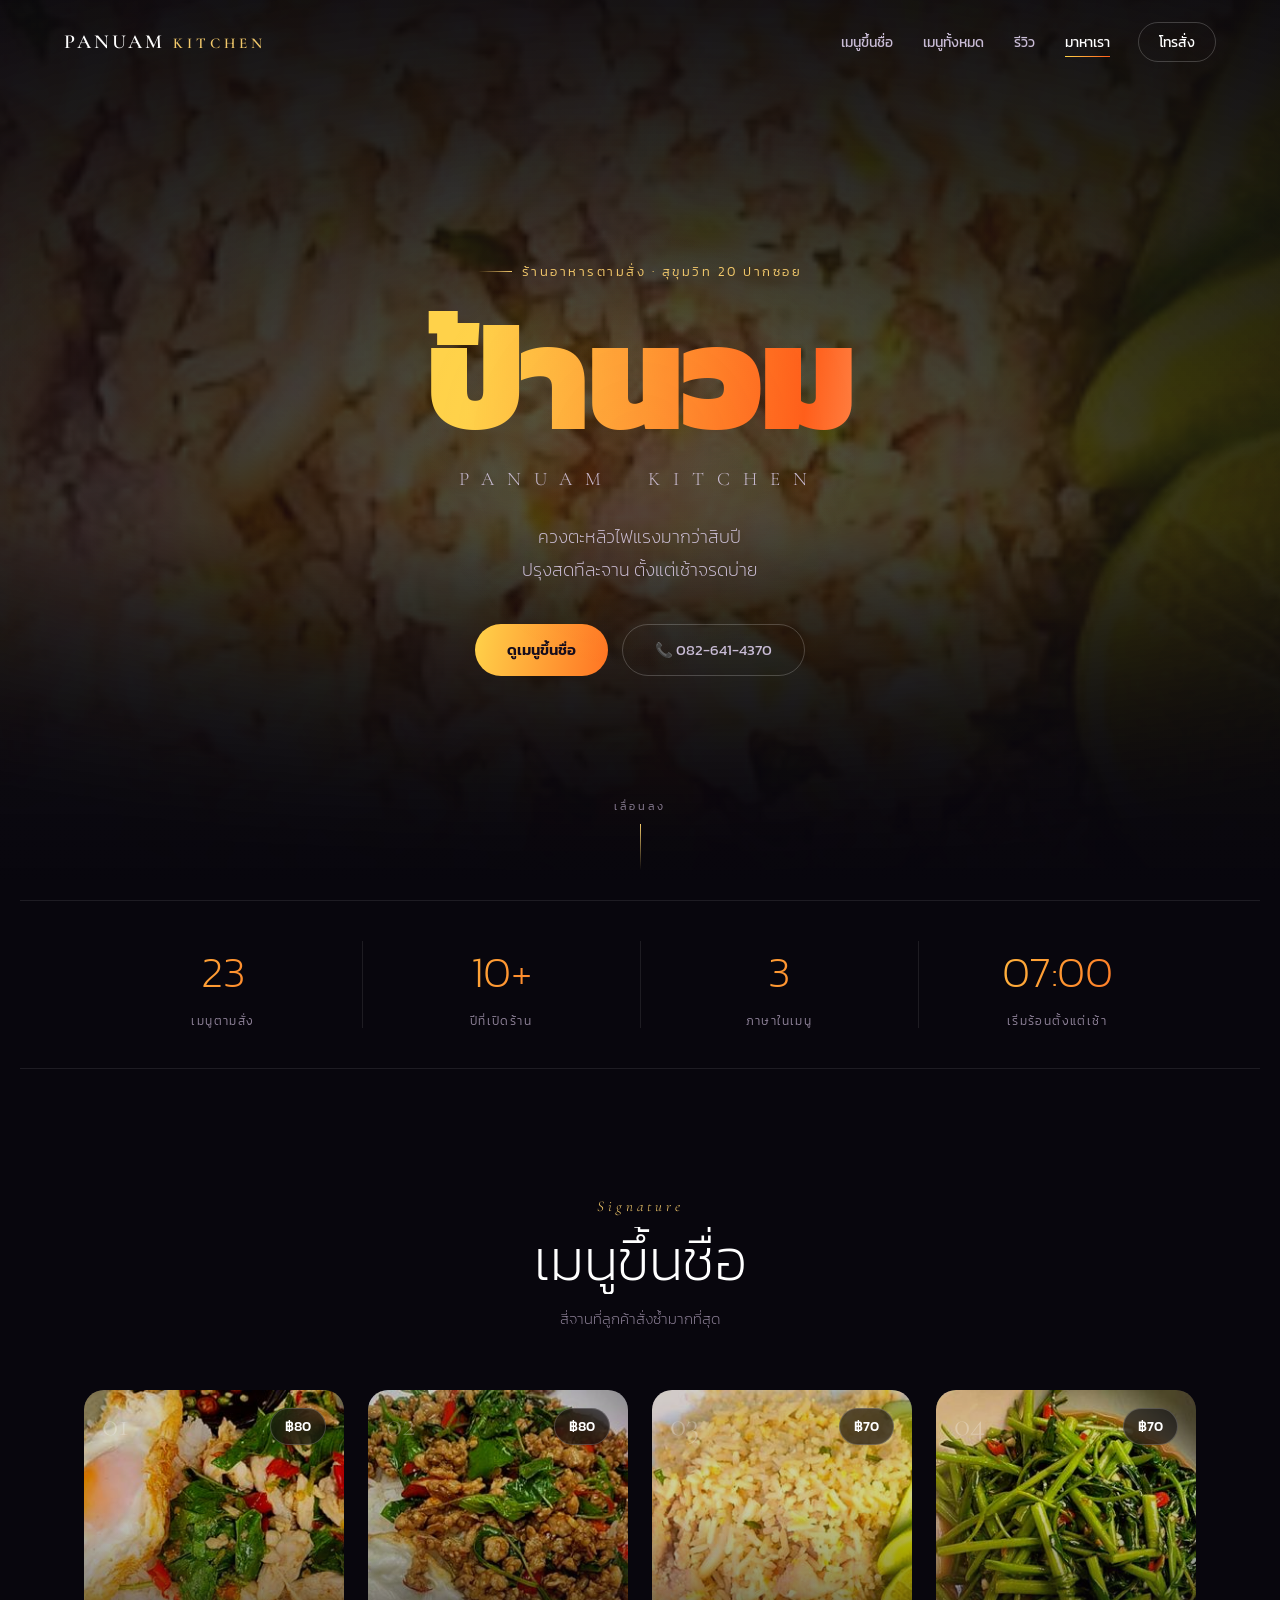
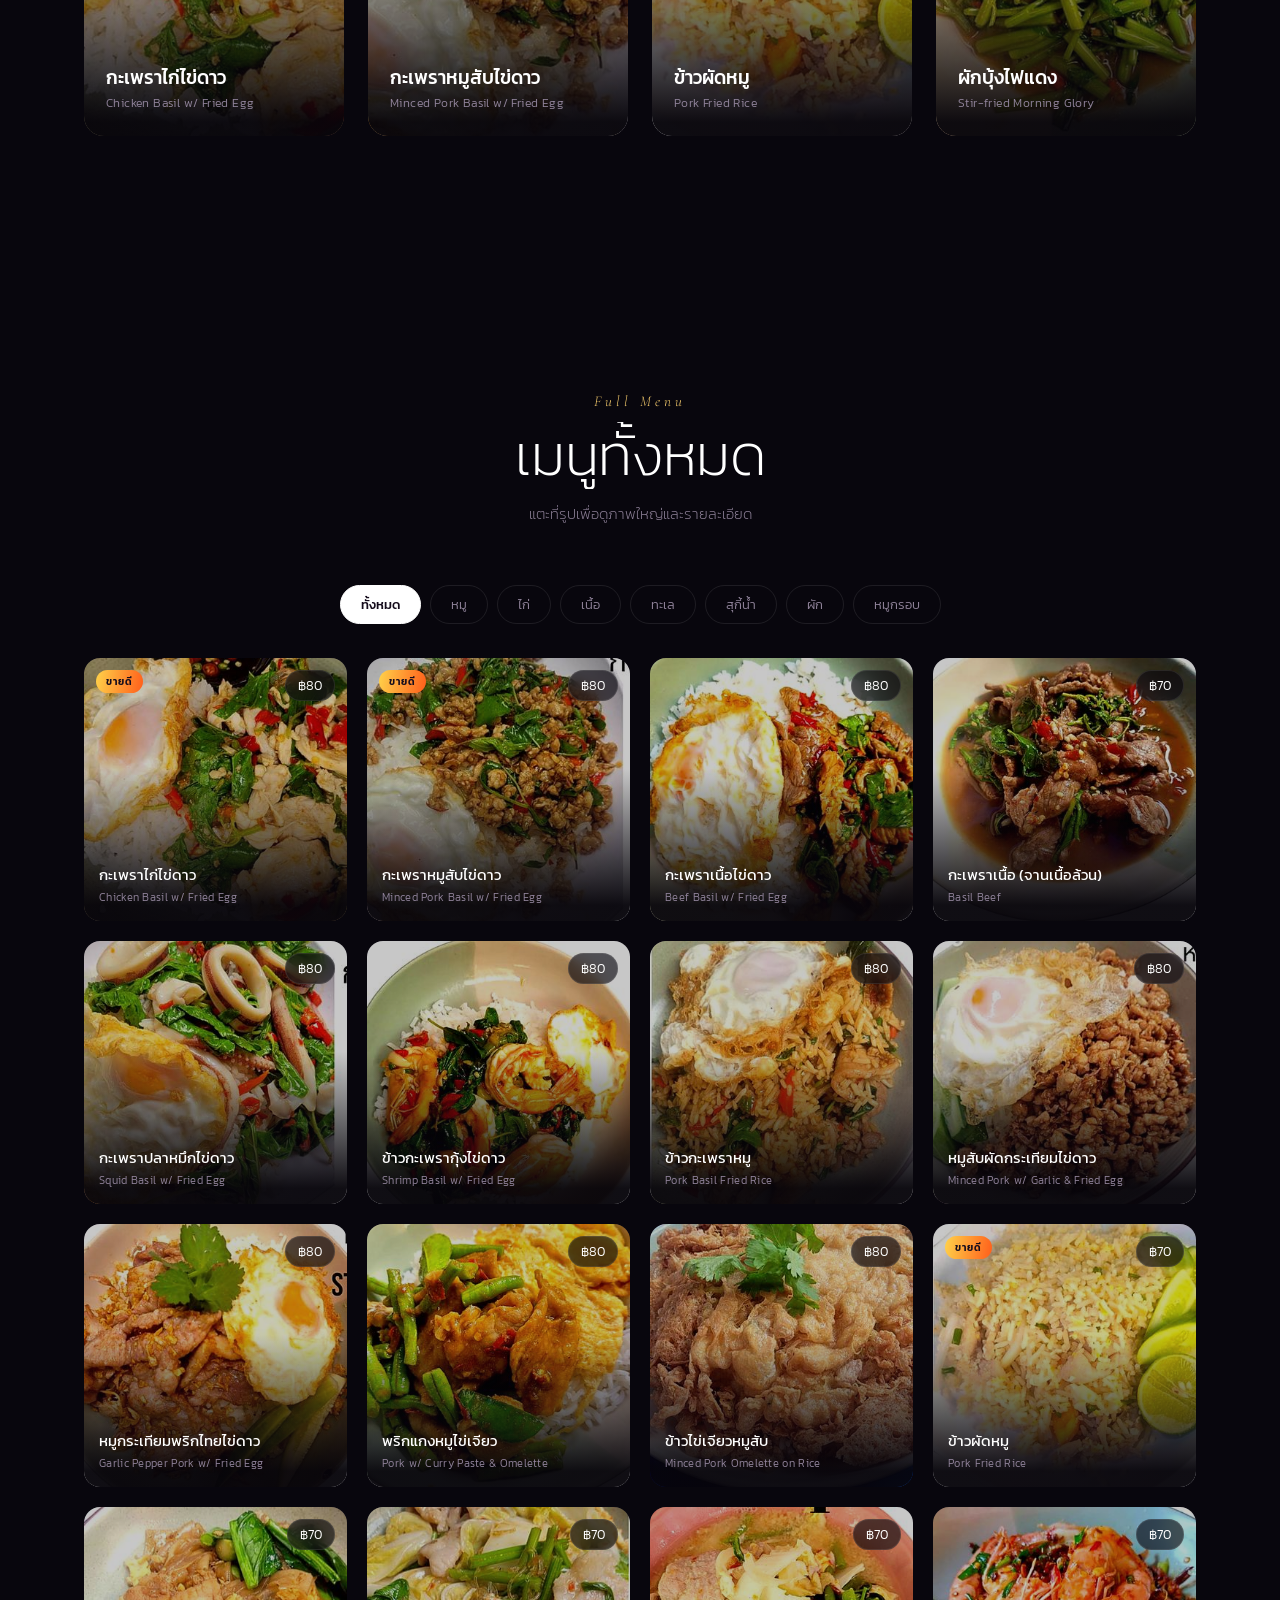
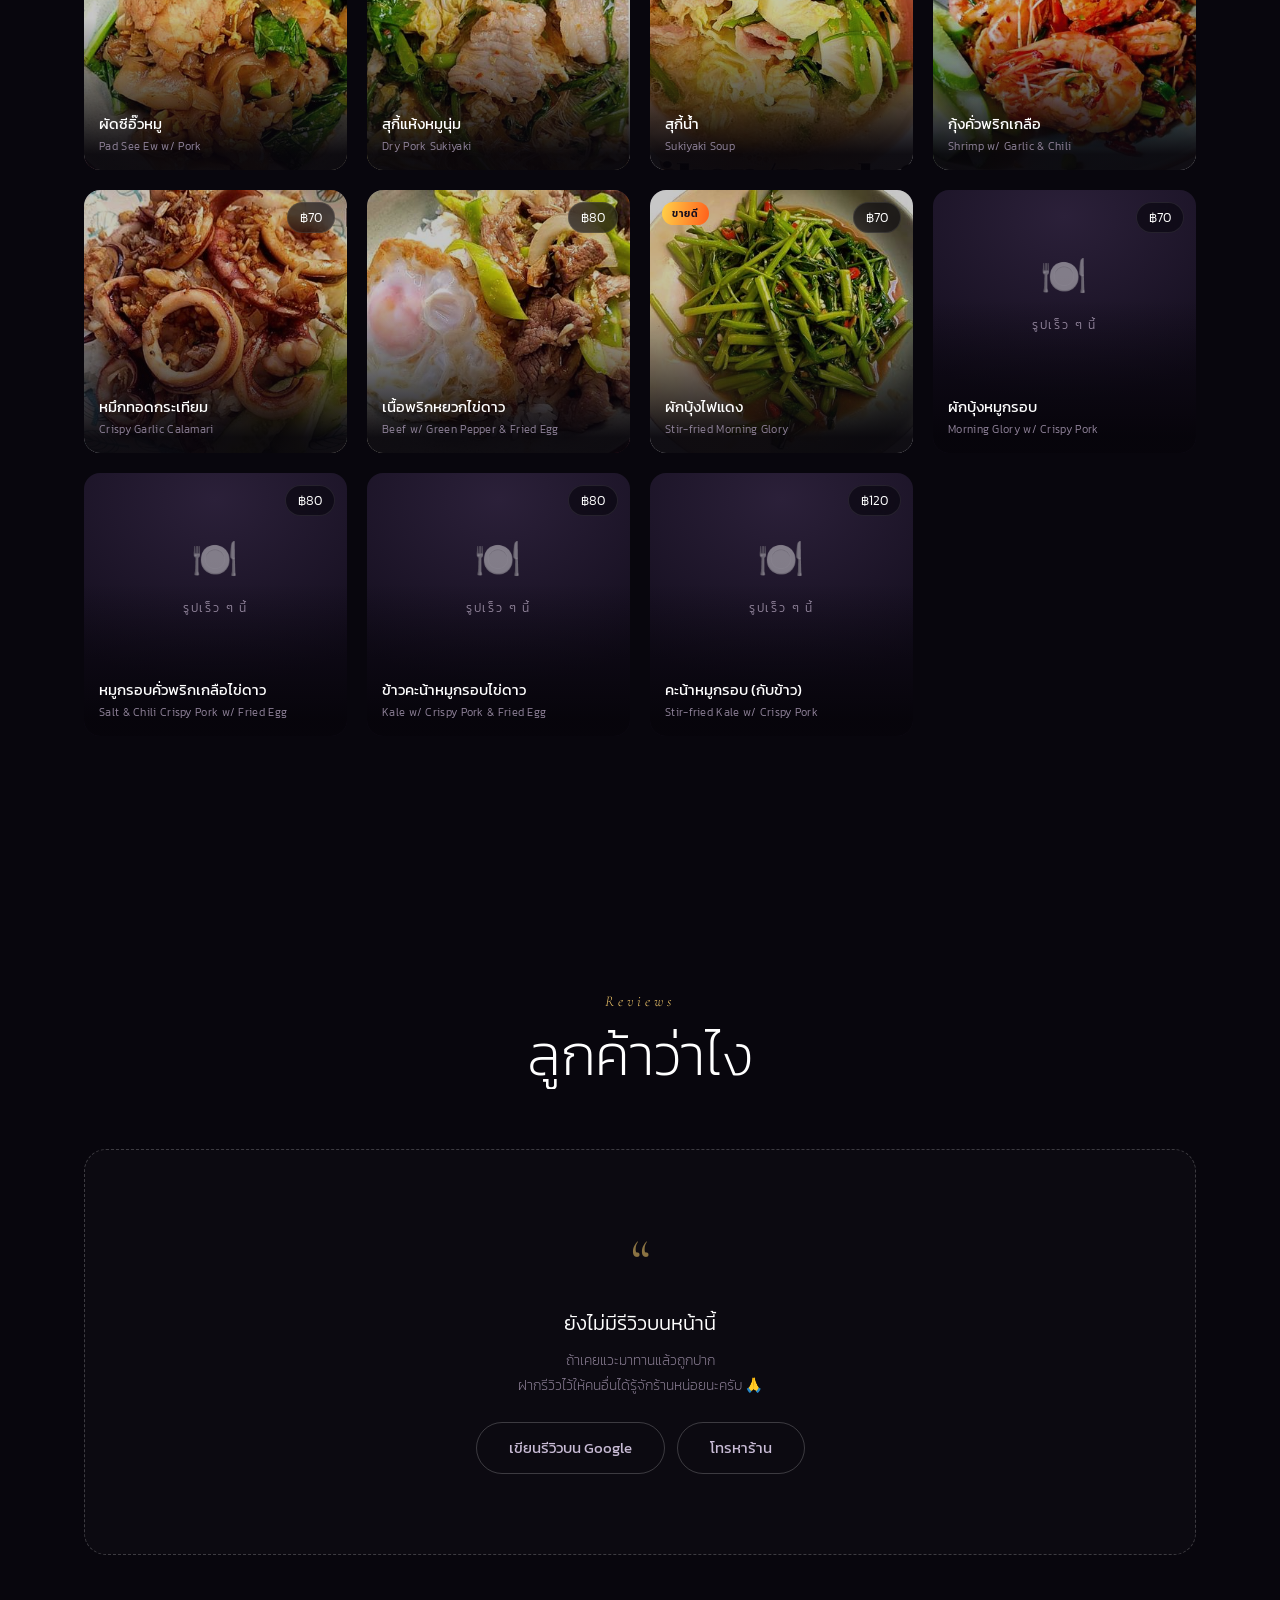
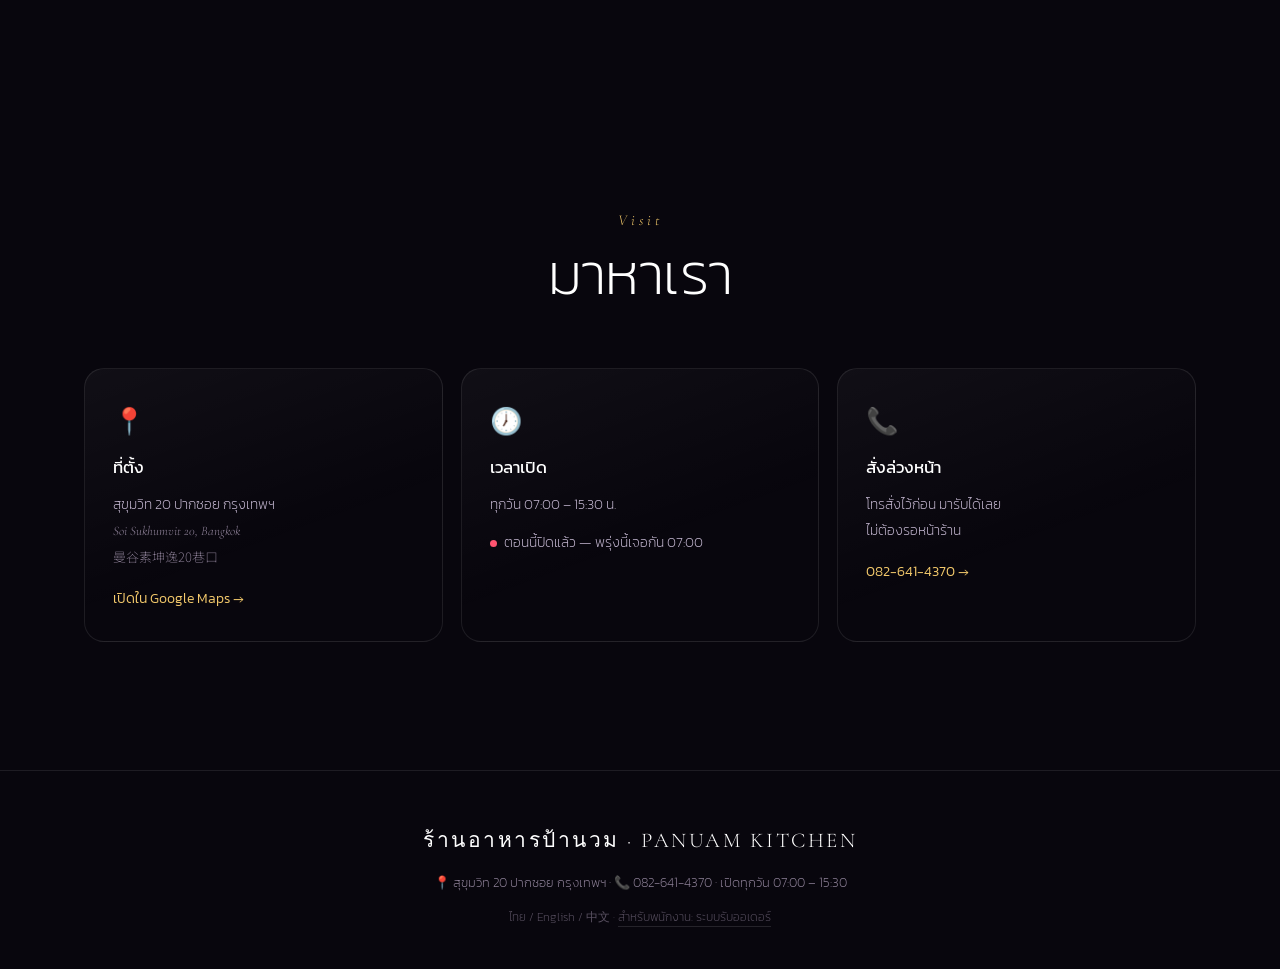
==== commit 26e33208: "เพิ่มเมนูหมูกรอบ 4 รายการ + หมวดใหม่ 'หมูกรอบ' - ผักบุ้งหมูกรอบ 70 - หมูกรอบคั่วพริกเกลือไข่ดาว 80 -" ====
--- a/index.html
+++ b/index.html
@@ -4,7 +4,7 @@
 <meta charset="utf-8">
 <meta name="viewport" content="width=device-width,initial-scale=1">
 <title>ร้านอาหารป้านวม · PANUAM KITCHEN — ตามสั่งไฟแรง สุขุมวิท 20</title>
-<meta name="description" content="ร้านอาหารตามสั่งป้านวม สุขุมวิท 20 ปากซอย — กะเพราไฟแรง ผัดกระเทียม สุกี้ ปรุงสดทุกจาน เปิด 07:00–15:30 ทุกวัน">
+<meta name="description" content="ร้านอาหารตามสั่งป้านวม สุขุมวิท 20 ปากซอย — กะเพราไฟแรง หมูกรอบคะน้า ผัดกระเทียม สุกี้ ปรุงสดทุกจาน เปิด 07:00–15:30 ทุกวัน">
 <meta property="og:title" content="ร้านอาหารป้านวม · PANUAM KITCHEN">
 <meta property="og:description" content="ตามสั่งไฟแรง ปรุงสดทุกจาน · สุขุมวิท 20 ปากซอย">
 <meta property="og:image" content="img/01.jpg">
@@ -61,7 +61,7 @@
 <!-- ================= ตัวเลขของร้าน ================= -->
 <section class="facts">
   <!-- ใส่ตัวเลขจริงไว้ในหน้าเลย ถ้า JS ไม่ทำงานก็ยังอ่านได้ถูกต้อง -->
-  <div class="fact"><b data-count="19">19</b><small>เมนูตามสั่ง</small></div>
+  <div class="fact"><b data-count="23">23</b><small>เมนูตามสั่ง</small></div>
   <div class="fact"><b data-count="10" data-suffix="+">10+</b><small>ปีที่เปิดร้าน</small></div>
   <div class="fact"><b data-count="3">3</b><small>ภาษาในเมนู</small></div>
   <div class="fact"><b class="nocount">07:00</b><small>เริ่มร้อนตั้งแต่เช้า</small></div>
--- a/showcase.css
+++ b/showcase.css
@@ -255,6 +255,17 @@
 .d:hover .d-zoom{opacity:1}
 .d:hover .d-zoom span{transform:scale(1)}
 .noresult{grid-column:1/-1;text-align:center;padding:60px 0;color:var(--tx3);font-weight:200}
+
+/* ---------- เมนูที่ยังไม่มีไฟล์รูป ---------- */
+.nopic{background:radial-gradient(130% 100% at 50% 10%,#2b2039,#130d1d 70%)}
+.soon{position:absolute;left:0;right:0;top:38%;transform:translateY(-50%);z-index:1;
+  display:flex;flex-direction:column;align-items:center;gap:12px;
+  font-size:11.5px;letter-spacing:1.8px;color:var(--tx3)}
+.soon em{font-style:normal;font-size:38px;opacity:.45}
+.nopic .d-zoom{display:none}
+.lb-img.nopic{display:grid;place-items:center}
+.lb-img.nopic .soon{position:static;transform:none;font-size:13px}
+.lb-img.nopic .soon em{font-size:60px}
 
 /* ==================================================================
    รีวิว
